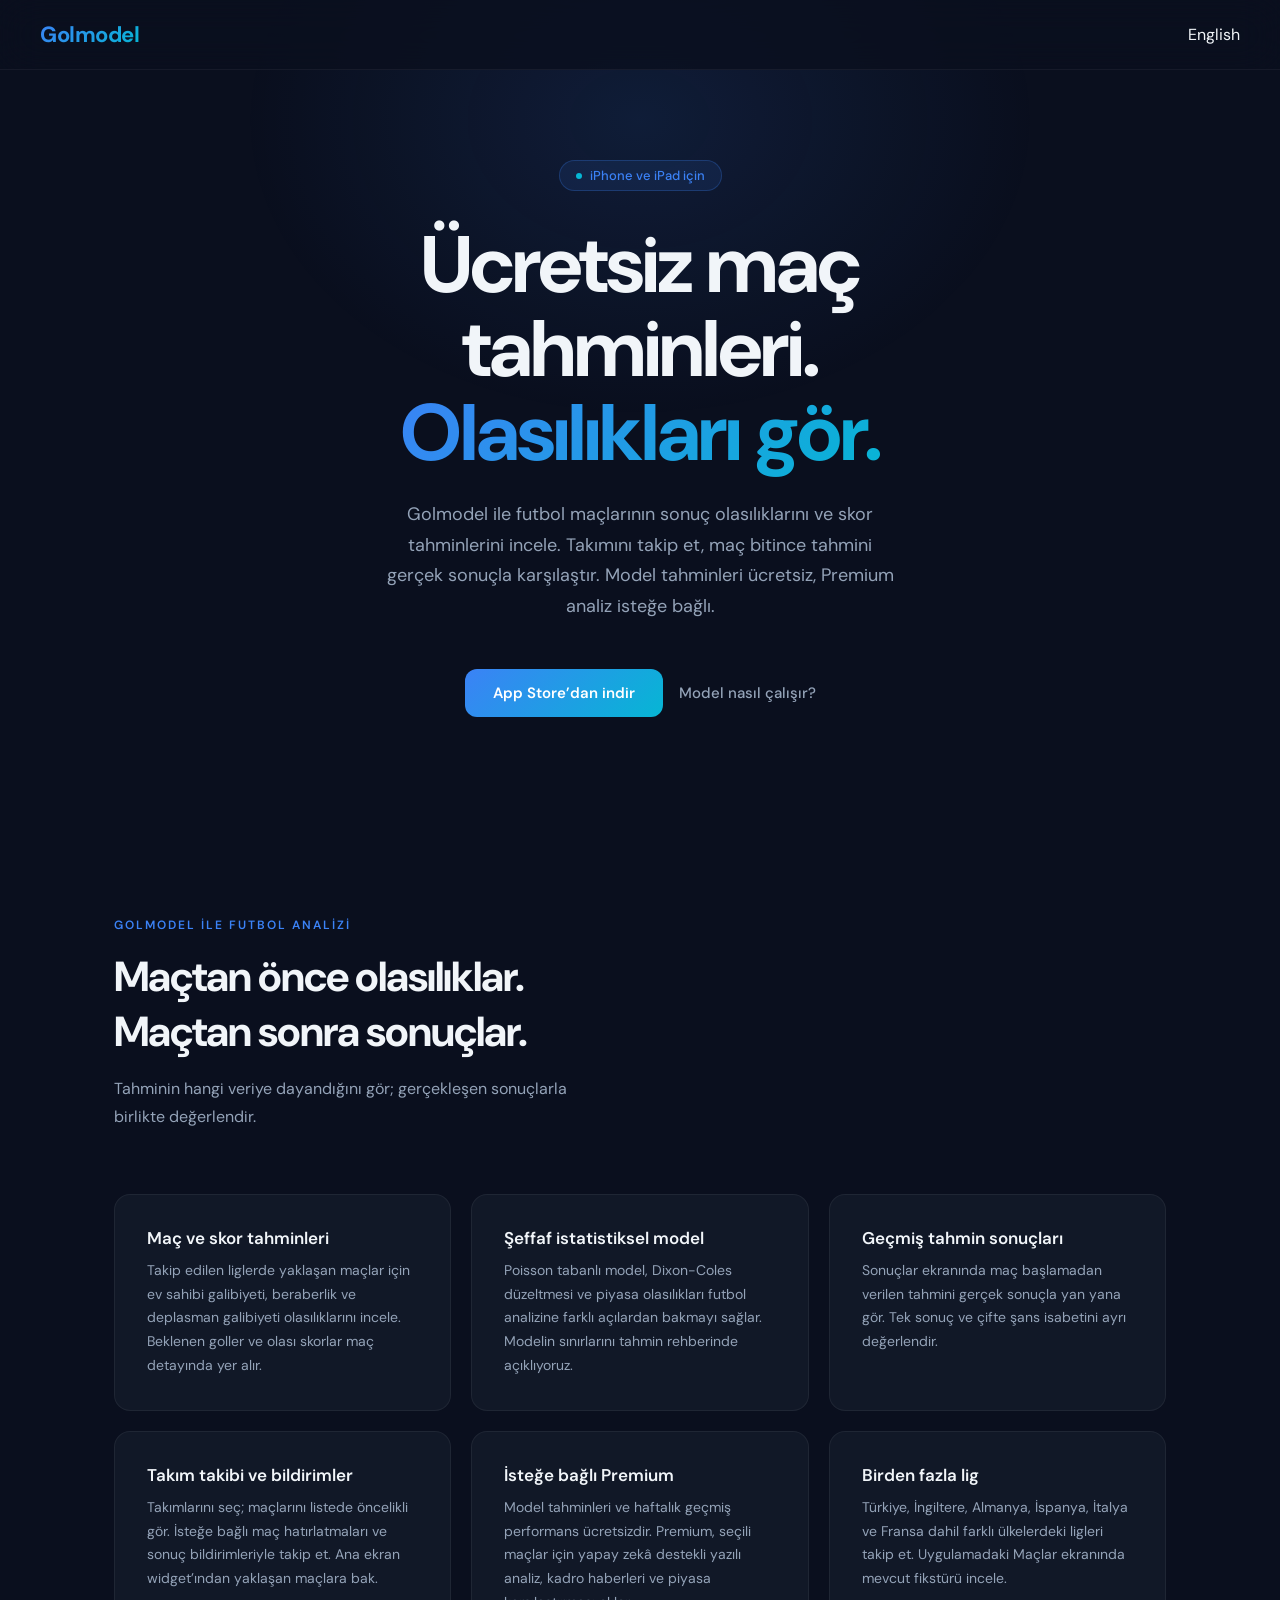
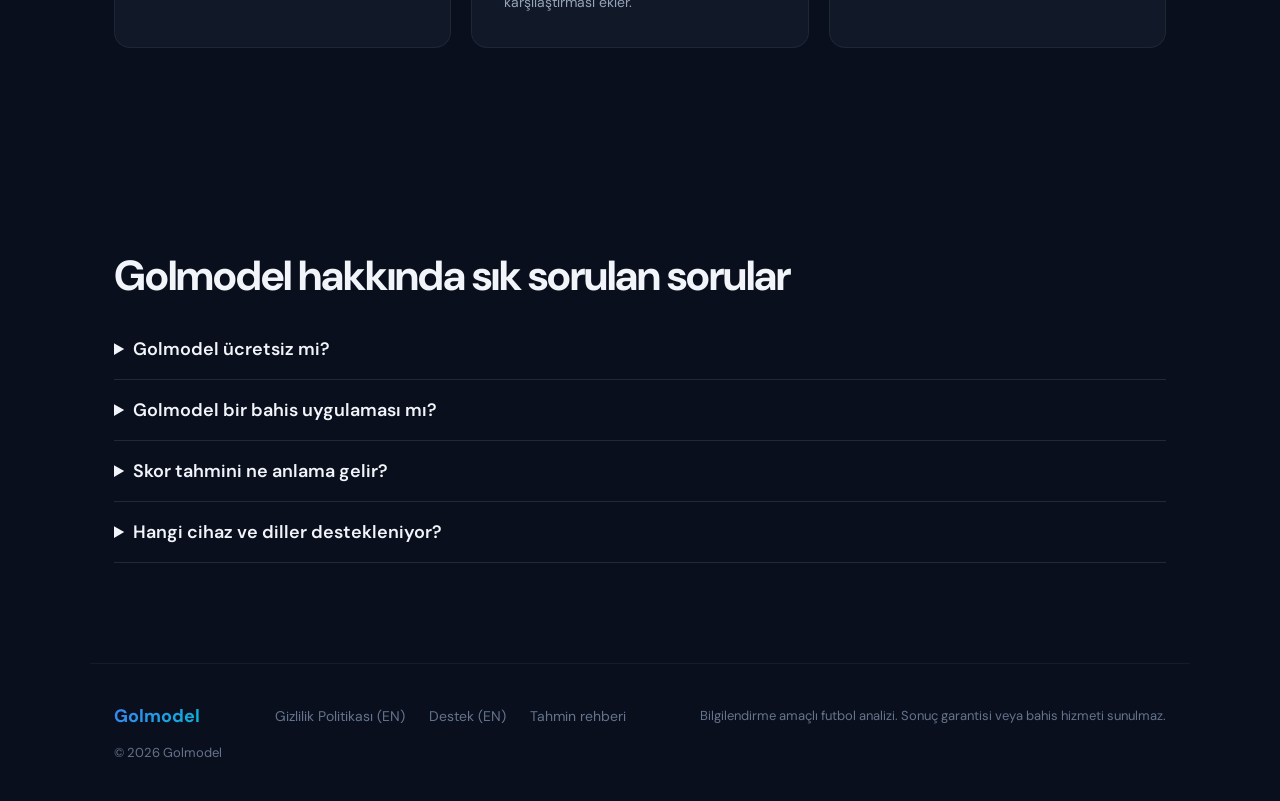
==== tr/index.html @ deaa2455 "Add Turkish pages and improve search discovery Co-Authored-By: Claude Opus 5.5 <noreply@anthropic.co" ====
<!DOCTYPE html>
<html lang="tr"><head>
  <meta charset="UTF-8"><meta name="viewport" content="width=device-width, initial-scale=1.0">
  <title>Golmodel: iPhone için Ücretsiz Maç ve Skor Tahmini</title>
  <meta name="description" content="Golmodel ile ücretsiz maç ve skor tahminlerini, kazanma olasılıklarını ve geçmiş sonuçları incele. Takımını iPhone ve iPad’de takip et.">
  <link rel="canonical" href="https://brksp.github.io/fureca-website/tr/">
  <meta name="robots" content="index,follow,max-image-preview:large">
  <meta name="apple-itunes-app" content="app-id=6762003027">
  <meta property="og:type" content="website">
  <meta property="og:site_name" content="Golmodel">
  <meta property="og:title" content="Golmodel: iPhone için Ücretsiz Maç ve Skor Tahmini">
  <meta property="og:description" content="Golmodel ile ücretsiz maç ve skor tahminlerini, kazanma olasılıklarını ve geçmiş sonuçları incele. Takımını iPhone ve iPad’de takip et.">
  <meta property="og:url" content="https://brksp.github.io/fureca-website/tr/">
  <meta property="og:locale" content="tr_TR">
  <meta name="twitter:card" content="summary">
  <meta name="twitter:title" content="Golmodel: iPhone için Ücretsiz Maç ve Skor Tahmini">
  <meta name="twitter:description" content="Golmodel ile ücretsiz maç ve skor tahminlerini, kazanma olasılıklarını ve geçmiş sonuçları incele. Takımını iPhone ve iPad’de takip et.">
  <link rel="alternate" hreflang="en" href="https://brksp.github.io/fureca-website/">
  <link rel="alternate" hreflang="tr" href="https://brksp.github.io/fureca-website/tr/">
  <link rel="alternate" hreflang="x-default" href="https://brksp.github.io/fureca-website/">
  <script type="application/ld+json">{"@context": "https://schema.org", "@type": "WebPage", "@id": "https://brksp.github.io/fureca-website/tr/#page", "url": "https://brksp.github.io/fureca-website/tr/", "name": "Golmodel: iPhone için Ücretsiz Maç ve Skor Tahmini", "description": "Golmodel ile ücretsiz maç ve skor tahminlerini, kazanma olasılıklarını ve geçmiş sonuçları incele. Takımını iPhone ve iPad’de takip et.", "inLanguage": "tr", "mainEntity": {"@type": "SoftwareApplication", "@id": "https://brksp.github.io/fureca-website/#app", "name": "Golmodel", "url": "https://brksp.github.io/fureca-website/", "applicationCategory": "SportsApplication", "operatingSystem": "iOS 17.0 or later; iPadOS 17.0 or later", "inLanguage": ["en", "tr"], "downloadUrl": "https://apps.apple.com/app/id6762003027", "sameAs": ["https://apps.apple.com/app/id6762003027"], "offers": {"@type": "Offer", "price": "0", "priceCurrency": "USD", "description": "Free download and model predictions; optional in-app purchases."}}}</script>

  <link rel="preconnect" href="https://fonts.googleapis.com">
  <link href="https://fonts.googleapis.com/css2?family=DM+Sans:wght@400;500;600;700&amp;family=DM+Mono:wght@400;500&amp;display=swap" rel="stylesheet">
  <link rel="stylesheet" href="../assets/site.css">
</head><body>
<nav><a href="./" class="nav-logo">Golmodel</a><a class="language-link" href="https://brksp.github.io/fureca-website/" lang="en">English</a></nav>
<main><section class="hero"><div class="hero-badge">iPhone ve iPad için</div><h1>Ücretsiz maç tahminleri.<br><span>Olasılıkları gör.</span></h1><p class="hero-sub">Golmodel ile futbol maçlarının sonuç olasılıklarını ve skor tahminlerini incele. Takımını takip et, maç bitince tahmini gerçek sonuçla karşılaştır. Model tahminleri ücretsiz, Premium analiz isteğe bağlı.</p><div class="cta-group"><a class="btn-primary" href="https://apps.apple.com/tr/app/id6762003027?l=tr">App Store’dan indir</a><a class="btn-secondary" href="model-nasil-calisir.html">Model nasıl çalışır?</a></div></section>
<section class="section" id="features"><div class="section-label">Golmodel ile futbol analizi</div><h2 class="section-title">Maçtan önce olasılıklar.<br>Maçtan sonra sonuçlar.</h2><p class="section-sub">Tahminin hangi veriye dayandığını gör; gerçekleşen sonuçlarla birlikte değerlendir.</p><div class="features-grid"><article class="feature-card"><h3 class="feature-title">Maç ve skor tahminleri</h3><p class="feature-desc">Takip edilen liglerde yaklaşan maçlar için ev sahibi galibiyeti, beraberlik ve deplasman galibiyeti olasılıklarını incele. Beklenen goller ve olası skorlar maç detayında yer alır.</p></article><article class="feature-card"><h3 class="feature-title">Şeffaf istatistiksel model</h3><p class="feature-desc">Poisson tabanlı model, Dixon-Coles düzeltmesi ve piyasa olasılıkları futbol analizine farklı açılardan bakmayı sağlar. Modelin sınırlarını tahmin rehberinde açıklıyoruz.</p></article><article class="feature-card"><h3 class="feature-title">Geçmiş tahmin sonuçları</h3><p class="feature-desc">Sonuçlar ekranında maç başlamadan verilen tahmini gerçek sonuçla yan yana gör. Tek sonuç ve çifte şans isabetini ayrı değerlendir.</p></article><article class="feature-card"><h3 class="feature-title">Takım takibi ve bildirimler</h3><p class="feature-desc">Takımlarını seç; maçlarını listede öncelikli gör. İsteğe bağlı maç hatırlatmaları ve sonuç bildirimleriyle takip et. Ana ekran widget’ından yaklaşan maçlara bak.</p></article><article class="feature-card"><h3 class="feature-title">İsteğe bağlı Premium</h3><p class="feature-desc">Model tahminleri ve haftalık geçmiş performans ücretsizdir. Premium, seçili maçlar için yapay zekâ destekli yazılı analiz, kadro haberleri ve piyasa karşılaştırması ekler.</p></article><article class="feature-card"><h3 class="feature-title">Birden fazla lig</h3><p class="feature-desc">Türkiye, İngiltere, Almanya, İspanya, İtalya ve Fransa dahil farklı ülkelerdeki ligleri takip et. Uygulamadaki Maçlar ekranında mevcut fikstürü incele.</p></article></div></section><section class="section faq" id="faq"><h2 class="section-title">Golmodel hakkında sık sorulan sorular</h2><details><summary>Golmodel ücretsiz mi?</summary><p>İstatistiksel model tahminleri ve haftalık geçmiş performans ücretsizdir. İsteğe bağlı Premium, seçili maçlara yapay zekâ destekli analiz ve ek bilgiler sunar.</p></details><details><summary>Golmodel bir bahis uygulaması mı?</summary><p>Golmodel bir futbol analiz uygulamasıdır. Bahis kabul etmez ve gerçek parayla bahis hizmeti sunmaz. Tahminler bilgilendirme amaçlıdır; sonuç garantisi değildir.</p></details><details><summary>Skor tahmini ne anlama gelir?</summary><p>Olasılık modelinin önerdiği mümkün skorlardan biridir. En olası skorun gerçekleşme ihtimali bile düşük olabilir; farklı sonuçlar mümkündür.</p></details><details><summary>Hangi cihaz ve diller destekleniyor?</summary><p>App Store uygulaması iOS veya iPadOS 17 ve üzeri iPhone ve iPad cihazlarını destekler. Uygulama Türkçe ve İngilizce kullanılabilir.</p></details></section></main>
<footer><a href="./" class="footer-logo">Golmodel</a><ul class="footer-links"><li><a href="../privacy.html">Gizlilik Politikası (EN)</a></li><li><a href="../support.html">Destek (EN)</a></li><li><a href="model-nasil-calisir.html">Tahmin rehberi</a></li></ul><p class="footer-copy">Bilgilendirme amaçlı futbol analizi. Sonuç garantisi veya bahis hizmeti sunulmaz.</p><p class="footer-copy">© 2026 Golmodel</p></footer>
</body></html>
---- assets/site.css ----
:root {
      --bg: #0a0f1e;
      --card: #111827;
      --card2: #1e293b;
      --accent: #3b82f6;
      --cyan: #06b6d4;
      --muted: #64748b;
      --text: #f1f5f9;
      --text2: #94a3b8;
    }

    * { margin: 0; padding: 0; box-sizing: border-box; }

    body {
      font-family: 'DM Sans', sans-serif;
      background: var(--bg);
      color: var(--text);
      min-height: 100vh;
      overflow-x: hidden;
    }

    /* Background glow */
    body::before {
      content: '';
      position: fixed;
      top: -20%;
      left: 50%;
      transform: translateX(-50%);
      width: 800px;
      height: 600px;
      background: radial-gradient(ellipse, rgba(59,130,246,0.12) 0%, transparent 70%);
      pointer-events: none;
      z-index: 0;
    }

    nav {
      position: fixed;
      top: 0; left: 0; right: 0;
      z-index: 100;
      display: flex;
      align-items: center;
      justify-content: space-between;
      padding: 20px 40px;
      background: rgba(10,15,30,0.8);
      backdrop-filter: blur(20px);
      border-bottom: 1px solid rgba(255,255,255,0.05);
    }

    .nav-logo {
      font-size: 22px;
      font-weight: 700;
      background: linear-gradient(135deg, var(--accent), var(--cyan));
      -webkit-background-clip: text;
      -webkit-text-fill-color: transparent;
      letter-spacing: -0.5px;
    }

    .nav-links {
      display: flex;
      gap: 32px;
      list-style: none;
    }

    .nav-links a {
      color: var(--text2);
      text-decoration: none;
      font-size: 14px;
      font-weight: 500;
      transition: color 0.2s;
    }

    .nav-links a:hover { color: var(--text); }

    /* Hero */
    .hero {
      position: relative;
      z-index: 1;
      display: flex;
      flex-direction: column;
      align-items: center;
      text-align: center;
      padding: 160px 24px 100px;
    }

    .hero-badge {
      display: inline-flex;
      align-items: center;
      gap: 8px;
      background: rgba(59,130,246,0.1);
      border: 1px solid rgba(59,130,246,0.25);
      border-radius: 999px;
      padding: 6px 16px;
      font-size: 13px;
      font-weight: 500;
      color: var(--accent);
      margin-bottom: 32px;
    }

    .hero-badge::before {
      content: '';
      width: 6px;
      height: 6px;
      border-radius: 50%;
      background: var(--cyan);
      animation: pulse 2s infinite;
    }

    @keyframes pulse {
      0%, 100% { opacity: 1; transform: scale(1); }
      50% { opacity: 0.5; transform: scale(0.8); }
    }

    h1 {
      font-size: clamp(42px, 7vw, 80px);
      font-weight: 700;
      line-height: 1.05;
      letter-spacing: -2px;
      margin-bottom: 24px;
      max-width: 800px;
    }

    h1 span {
      background: linear-gradient(135deg, var(--accent) 0%, var(--cyan) 100%);
      -webkit-background-clip: text;
      -webkit-text-fill-color: transparent;
    }

    .hero-sub {
      font-size: 18px;
      color: var(--text2);
      max-width: 520px;
      line-height: 1.7;
      margin-bottom: 48px;
      font-weight: 400;
    }

    .cta-group {
      display: flex;
      gap: 16px;
      align-items: center;
      flex-wrap: wrap;
      justify-content: center;
    }

    .btn-primary {
      display: inline-flex;
      align-items: center;
      gap: 8px;
      background: linear-gradient(135deg, var(--accent), var(--cyan));
      color: white;
      text-decoration: none;
      padding: 14px 28px;
      border-radius: 12px;
      font-weight: 600;
      font-size: 15px;
      transition: opacity 0.2s, transform 0.2s;
    }

    .btn-primary:hover { opacity: 0.9; transform: translateY(-1px); }

    .btn-secondary {
      color: var(--text2);
      text-decoration: none;
      font-size: 15px;
      font-weight: 500;
      transition: color 0.2s;
    }

    .btn-secondary:hover { color: var(--text); }

    /* Stats bar */
    .stats-bar {
      position: relative;
      z-index: 1;
      display: flex;
      justify-content: center;
      gap: 64px;
      padding: 48px 24px;
      border-top: 1px solid rgba(255,255,255,0.05);
      border-bottom: 1px solid rgba(255,255,255,0.05);
      flex-wrap: wrap;
    }

    .stat {
      text-align: center;
    }

    .stat-value {
      font-size: 36px;
      font-weight: 700;
      background: linear-gradient(135deg, var(--accent), var(--cyan));
      -webkit-background-clip: text;
      -webkit-text-fill-color: transparent;
      font-family: 'DM Mono', monospace;
    }

    .stat-label {
      font-size: 13px;
      color: var(--muted);
      margin-top: 4px;
      text-transform: uppercase;
      letter-spacing: 0.5px;
    }

    /* Features */
    .section {
      position: relative;
      z-index: 1;
      max-width: 1100px;
      margin: 0 auto;
      padding: 100px 24px;
    }

    .section-label {
      font-size: 12px;
      font-weight: 600;
      color: var(--accent);
      text-transform: uppercase;
      letter-spacing: 2px;
      margin-bottom: 16px;
    }

    .section-title {
      font-size: clamp(28px, 4vw, 42px);
      font-weight: 700;
      letter-spacing: -1px;
      margin-bottom: 16px;
    }

    .section-sub {
      font-size: 16px;
      color: var(--text2);
      max-width: 480px;
      line-height: 1.7;
      margin-bottom: 64px;
    }

    .features-grid {
      display: grid;
      grid-template-columns: repeat(auto-fit, minmax(300px, 1fr));
      gap: 20px;
    }

    .feature-card {
      background: var(--card);
      border: 1px solid rgba(255,255,255,0.06);
      border-radius: 16px;
      padding: 32px;
      transition: border-color 0.2s, transform 0.2s;
    }

    .feature-card:hover {
      border-color: rgba(59,130,246,0.3);
      transform: translateY(-2px);
    }

    .feature-icon {
      width: 44px;
      height: 44px;
      border-radius: 10px;
      background: linear-gradient(135deg, rgba(59,130,246,0.2), rgba(6,182,212,0.2));
      display: flex;
      align-items: center;
      justify-content: center;
      font-size: 20px;
      margin-bottom: 20px;
    }

    .feature-title {
      font-size: 17px;
      font-weight: 600;
      margin-bottom: 10px;
    }

    .feature-desc {
      font-size: 14px;
      color: var(--text2);
      line-height: 1.7;
    }

    /* How it works */
    .steps {
      display: grid;
      grid-template-columns: repeat(auto-fit, minmax(220px, 1fr));
      gap: 32px;
    }

    .step {
      display: flex;
      flex-direction: column;
      gap: 12px;
    }

    .step-num {
      font-family: 'DM Mono', monospace;
      font-size: 13px;
      color: var(--accent);
      font-weight: 500;
    }

    .step-title {
      font-size: 18px;
      font-weight: 600;
    }

    .step-desc {
      font-size: 14px;
      color: var(--text2);
      line-height: 1.7;
    }

    /* Footer */
    footer {
      position: relative;
      z-index: 1;
      border-top: 1px solid rgba(255,255,255,0.05);
      padding: 40px 24px;
      display: flex;
      align-items: center;
      justify-content: space-between;
      max-width: 1100px;
      margin: 0 auto;
      flex-wrap: wrap;
      gap: 16px;
    }

    .footer-logo {
      font-size: 18px;
      font-weight: 700;
      background: linear-gradient(135deg, var(--accent), var(--cyan));
      -webkit-background-clip: text;
      -webkit-text-fill-color: transparent;
    }

    .footer-links {
      display: flex;
      gap: 24px;
      list-style: none;
    }

    .footer-links a {
      color: var(--muted);
      text-decoration: none;
      font-size: 14px;
      transition: color 0.2s;
    }

    .footer-links a:hover { color: var(--text); }

    .footer-copy {
      color: var(--muted);
      font-size: 13px;
    }

    @media (max-width: 600px) {
      nav { padding: 16px 20px; }
      .nav-links { display: none; }
      .stats-bar { gap: 32px; }
      footer { flex-direction: column; text-align: center; }
    }

    html { scroll-padding-top: 100px; }
    .language-link { color: var(--text); text-decoration: none; margin-left: 18px; white-space: nowrap; }
    .nav-logo { text-decoration: none; }
    .section a, .article a { color: #60a5fa; }
    .article { max-width: 800px; margin: 0 auto; padding: 140px 24px 72px; position: relative; }
    .article h1 { font-size: clamp(30px, 5vw, 48px); line-height: 1.15; margin-bottom: 24px; }
    .article h2 { font-size: 24px; margin: 36px 0 14px; }
    .article p, .article li { color: var(--text2); line-height: 1.8; margin-bottom: 16px; }
    .article ul { padding-left: 22px; }
    .article .btn-primary, .section .btn-primary { color: white; }
    .faq details { border-bottom: 1px solid var(--card2); padding: 18px 0; }
    .faq summary { cursor: pointer; font-size: 18px; font-weight: 600; }
    .faq p { color: var(--text2); line-height: 1.8; padding-top: 12px; }
    .snapshot-note { max-width: 800px; margin: 20px auto 0; padding: 0 24px; color: var(--text2); line-height: 1.7; font-size: 14px; text-align: center; }
    :focus-visible { outline: 3px solid #06b6d4; outline-offset: 5px; }
    @media (max-width: 600px) { .features-grid { grid-template-columns: minmax(0, 1fr); } .footer-links { flex-wrap: wrap; justify-content: center; } }
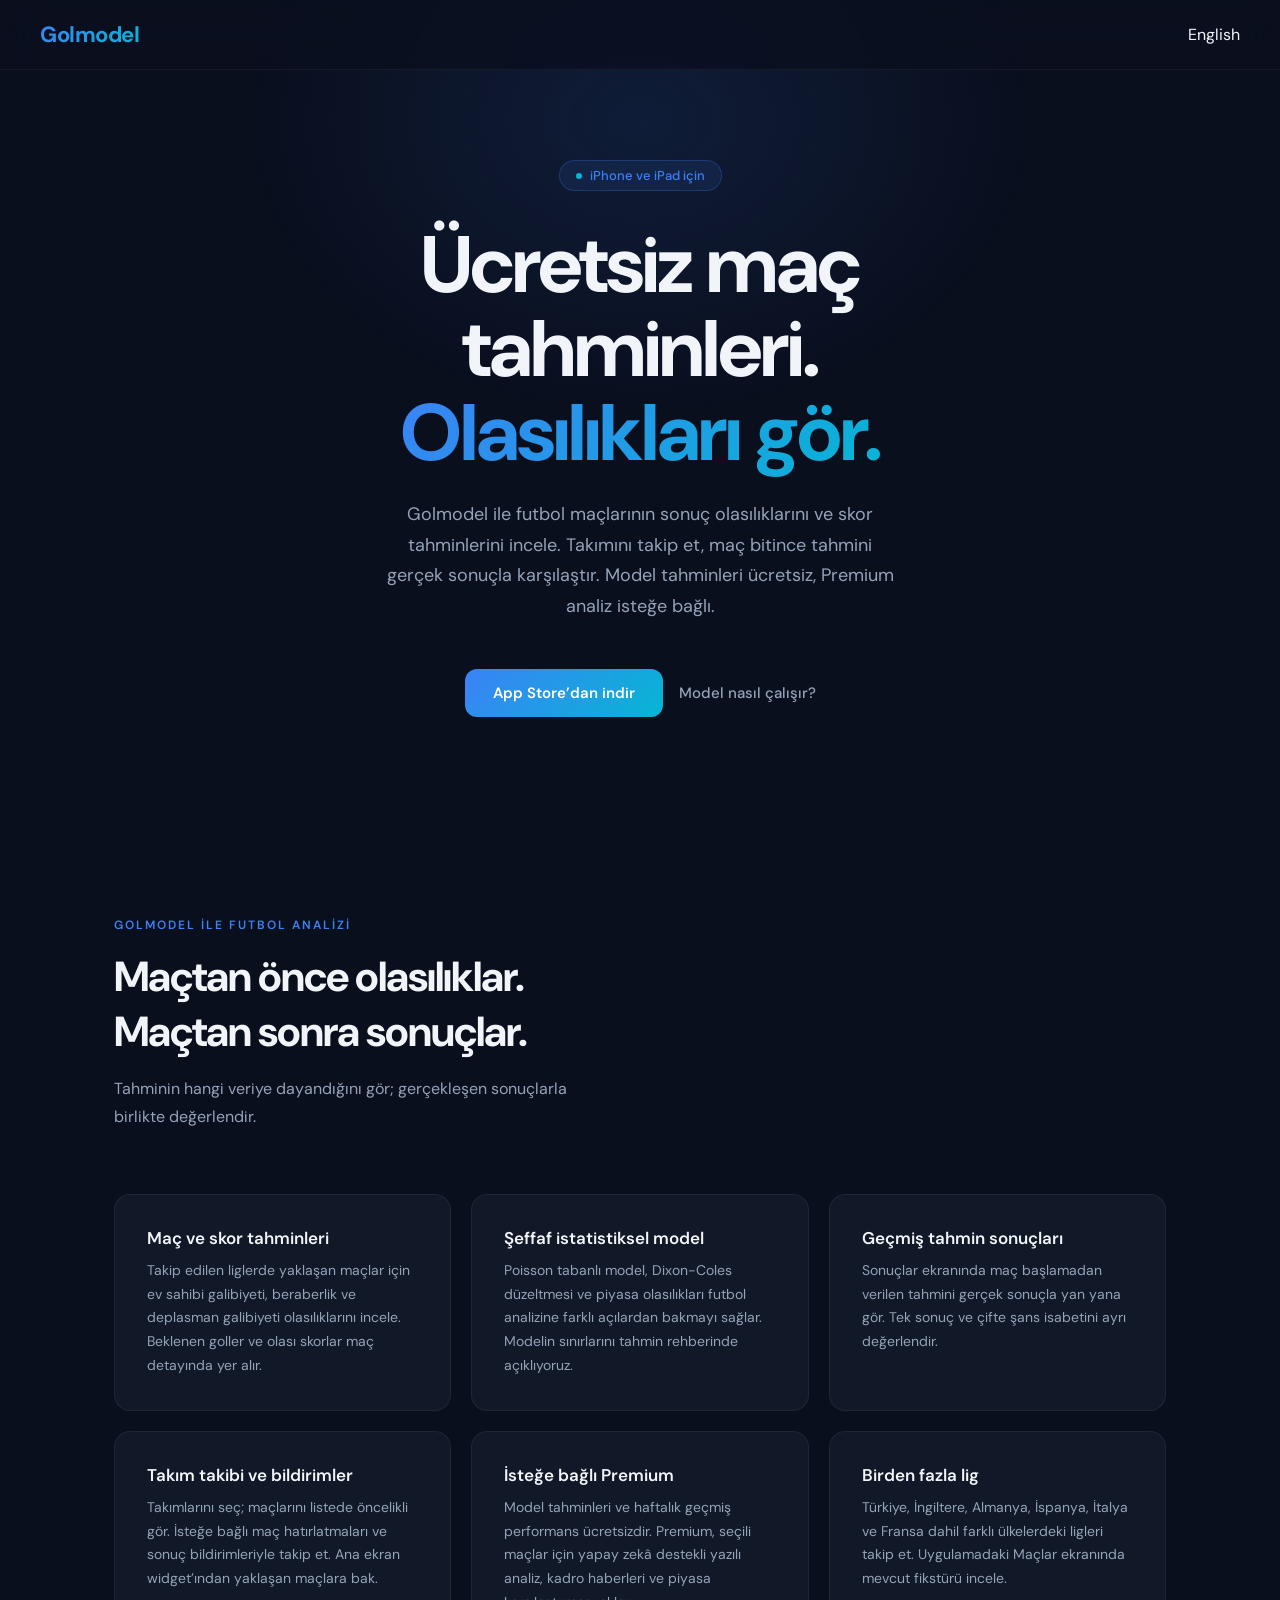
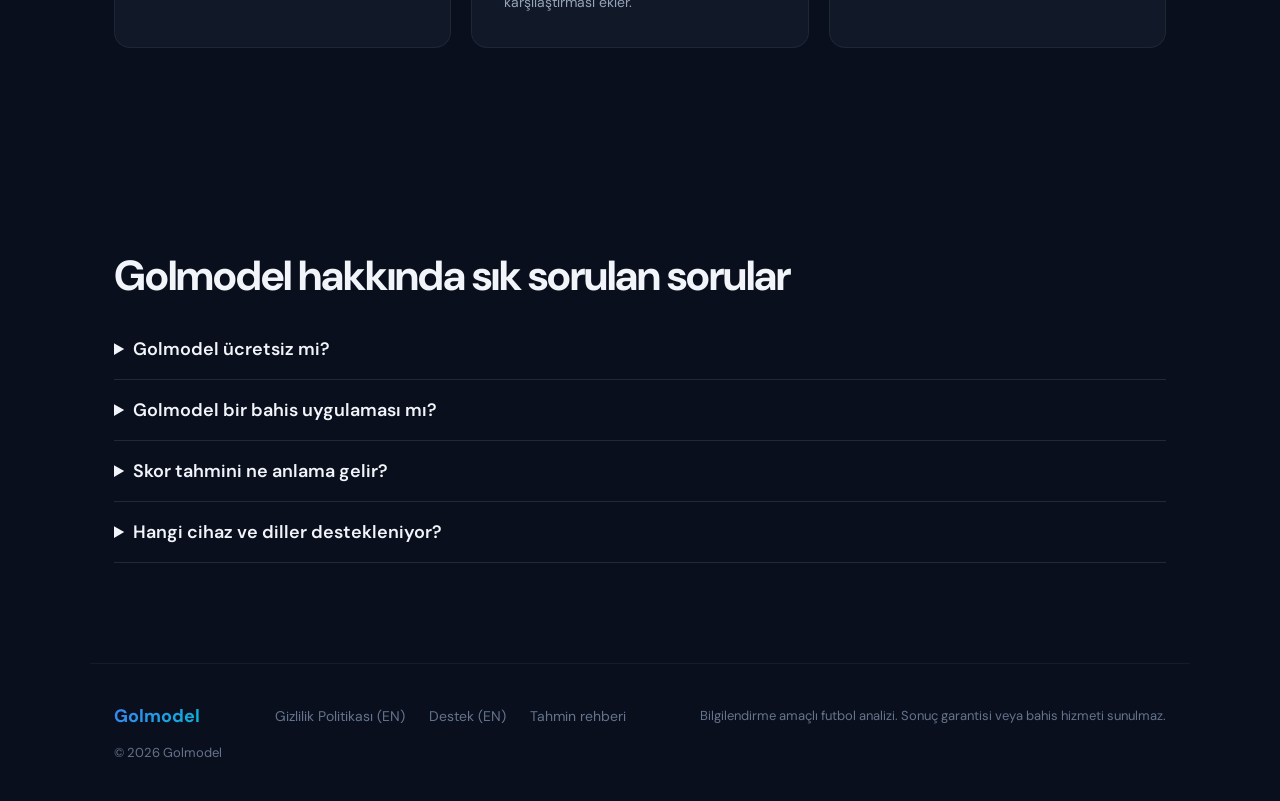
==== commit 00c2ac50: "Attribute App Store downloads to the website campaign Co-Authored-By: Claude Opus 5.5 <noreply@anthr" ====
--- a/tr/index.html
+++ b/tr/index.html
@@ -5,7 +5,7 @@
   <meta name="description" content="Golmodel ile ücretsiz maç ve skor tahminlerini, kazanma olasılıklarını ve geçmiş sonuçları incele. Takımını iPhone ve iPad’de takip et.">
   <link rel="canonical" href="https://brksp.github.io/fureca-website/tr/">
   <meta name="robots" content="index,follow,max-image-preview:large">
-  <meta name="apple-itunes-app" content="app-id=6762003027">
+  <meta name="apple-itunes-app" content="app-id=6762003027, affiliate-data=pt=119049197&amp;ct=website">
   <meta property="og:type" content="website">
   <meta property="og:site_name" content="Golmodel">
   <meta property="og:title" content="Golmodel: iPhone için Ücretsiz Maç ve Skor Tahmini">
@@ -25,7 +25,7 @@
   <link rel="stylesheet" href="../assets/site.css">
 </head><body>
 <nav><a href="./" class="nav-logo">Golmodel</a><a class="language-link" href="https://brksp.github.io/fureca-website/" lang="en">English</a></nav>
-<main><section class="hero"><div class="hero-badge">iPhone ve iPad için</div><h1>Ücretsiz maç tahminleri.<br><span>Olasılıkları gör.</span></h1><p class="hero-sub">Golmodel ile futbol maçlarının sonuç olasılıklarını ve skor tahminlerini incele. Takımını takip et, maç bitince tahmini gerçek sonuçla karşılaştır. Model tahminleri ücretsiz, Premium analiz isteğe bağlı.</p><div class="cta-group"><a class="btn-primary" href="https://apps.apple.com/tr/app/id6762003027?l=tr">App Store’dan indir</a><a class="btn-secondary" href="model-nasil-calisir.html">Model nasıl çalışır?</a></div></section>
+<main><section class="hero"><div class="hero-badge">iPhone ve iPad için</div><h1>Ücretsiz maç tahminleri.<br><span>Olasılıkları gör.</span></h1><p class="hero-sub">Golmodel ile futbol maçlarının sonuç olasılıklarını ve skor tahminlerini incele. Takımını takip et, maç bitince tahmini gerçek sonuçla karşılaştır. Model tahminleri ücretsiz, Premium analiz isteğe bağlı.</p><div class="cta-group"><a class="btn-primary" href="https://apps.apple.com/tr/app/id6762003027?l=tr&amp;pt=119049197&amp;ct=website&amp;mt=8">App Store’dan indir</a><a class="btn-secondary" href="model-nasil-calisir.html">Model nasıl çalışır?</a></div></section>
 <section class="section" id="features"><div class="section-label">Golmodel ile futbol analizi</div><h2 class="section-title">Maçtan önce olasılıklar.<br>Maçtan sonra sonuçlar.</h2><p class="section-sub">Tahminin hangi veriye dayandığını gör; gerçekleşen sonuçlarla birlikte değerlendir.</p><div class="features-grid"><article class="feature-card"><h3 class="feature-title">Maç ve skor tahminleri</h3><p class="feature-desc">Takip edilen liglerde yaklaşan maçlar için ev sahibi galibiyeti, beraberlik ve deplasman galibiyeti olasılıklarını incele. Beklenen goller ve olası skorlar maç detayında yer alır.</p></article><article class="feature-card"><h3 class="feature-title">Şeffaf istatistiksel model</h3><p class="feature-desc">Poisson tabanlı model, Dixon-Coles düzeltmesi ve piyasa olasılıkları futbol analizine farklı açılardan bakmayı sağlar. Modelin sınırlarını tahmin rehberinde açıklıyoruz.</p></article><article class="feature-card"><h3 class="feature-title">Geçmiş tahmin sonuçları</h3><p class="feature-desc">Sonuçlar ekranında maç başlamadan verilen tahmini gerçek sonuçla yan yana gör. Tek sonuç ve çifte şans isabetini ayrı değerlendir.</p></article><article class="feature-card"><h3 class="feature-title">Takım takibi ve bildirimler</h3><p class="feature-desc">Takımlarını seç; maçlarını listede öncelikli gör. İsteğe bağlı maç hatırlatmaları ve sonuç bildirimleriyle takip et. Ana ekran widget’ından yaklaşan maçlara bak.</p></article><article class="feature-card"><h3 class="feature-title">İsteğe bağlı Premium</h3><p class="feature-desc">Model tahminleri ve haftalık geçmiş performans ücretsizdir. Premium, seçili maçlar için yapay zekâ destekli yazılı analiz, kadro haberleri ve piyasa karşılaştırması ekler.</p></article><article class="feature-card"><h3 class="feature-title">Birden fazla lig</h3><p class="feature-desc">Türkiye, İngiltere, Almanya, İspanya, İtalya ve Fransa dahil farklı ülkelerdeki ligleri takip et. Uygulamadaki Maçlar ekranında mevcut fikstürü incele.</p></article></div></section><section class="section faq" id="faq"><h2 class="section-title">Golmodel hakkında sık sorulan sorular</h2><details><summary>Golmodel ücretsiz mi?</summary><p>İstatistiksel model tahminleri ve haftalık geçmiş performans ücretsizdir. İsteğe bağlı Premium, seçili maçlara yapay zekâ destekli analiz ve ek bilgiler sunar.</p></details><details><summary>Golmodel bir bahis uygulaması mı?</summary><p>Golmodel bir futbol analiz uygulamasıdır. Bahis kabul etmez ve gerçek parayla bahis hizmeti sunmaz. Tahminler bilgilendirme amaçlıdır; sonuç garantisi değildir.</p></details><details><summary>Skor tahmini ne anlama gelir?</summary><p>Olasılık modelinin önerdiği mümkün skorlardan biridir. En olası skorun gerçekleşme ihtimali bile düşük olabilir; farklı sonuçlar mümkündür.</p></details><details><summary>Hangi cihaz ve diller destekleniyor?</summary><p>App Store uygulaması iOS veya iPadOS 17 ve üzeri iPhone ve iPad cihazlarını destekler. Uygulama Türkçe ve İngilizce kullanılabilir.</p></details></section></main>
 <footer><a href="./" class="footer-logo">Golmodel</a><ul class="footer-links"><li><a href="../privacy.html">Gizlilik Politikası (EN)</a></li><li><a href="../support.html">Destek (EN)</a></li><li><a href="model-nasil-calisir.html">Tahmin rehberi</a></li></ul><p class="footer-copy">Bilgilendirme amaçlı futbol analizi. Sonuç garantisi veya bahis hizmeti sunulmaz.</p><p class="footer-copy">© 2026 Golmodel</p></footer>
 </body></html>
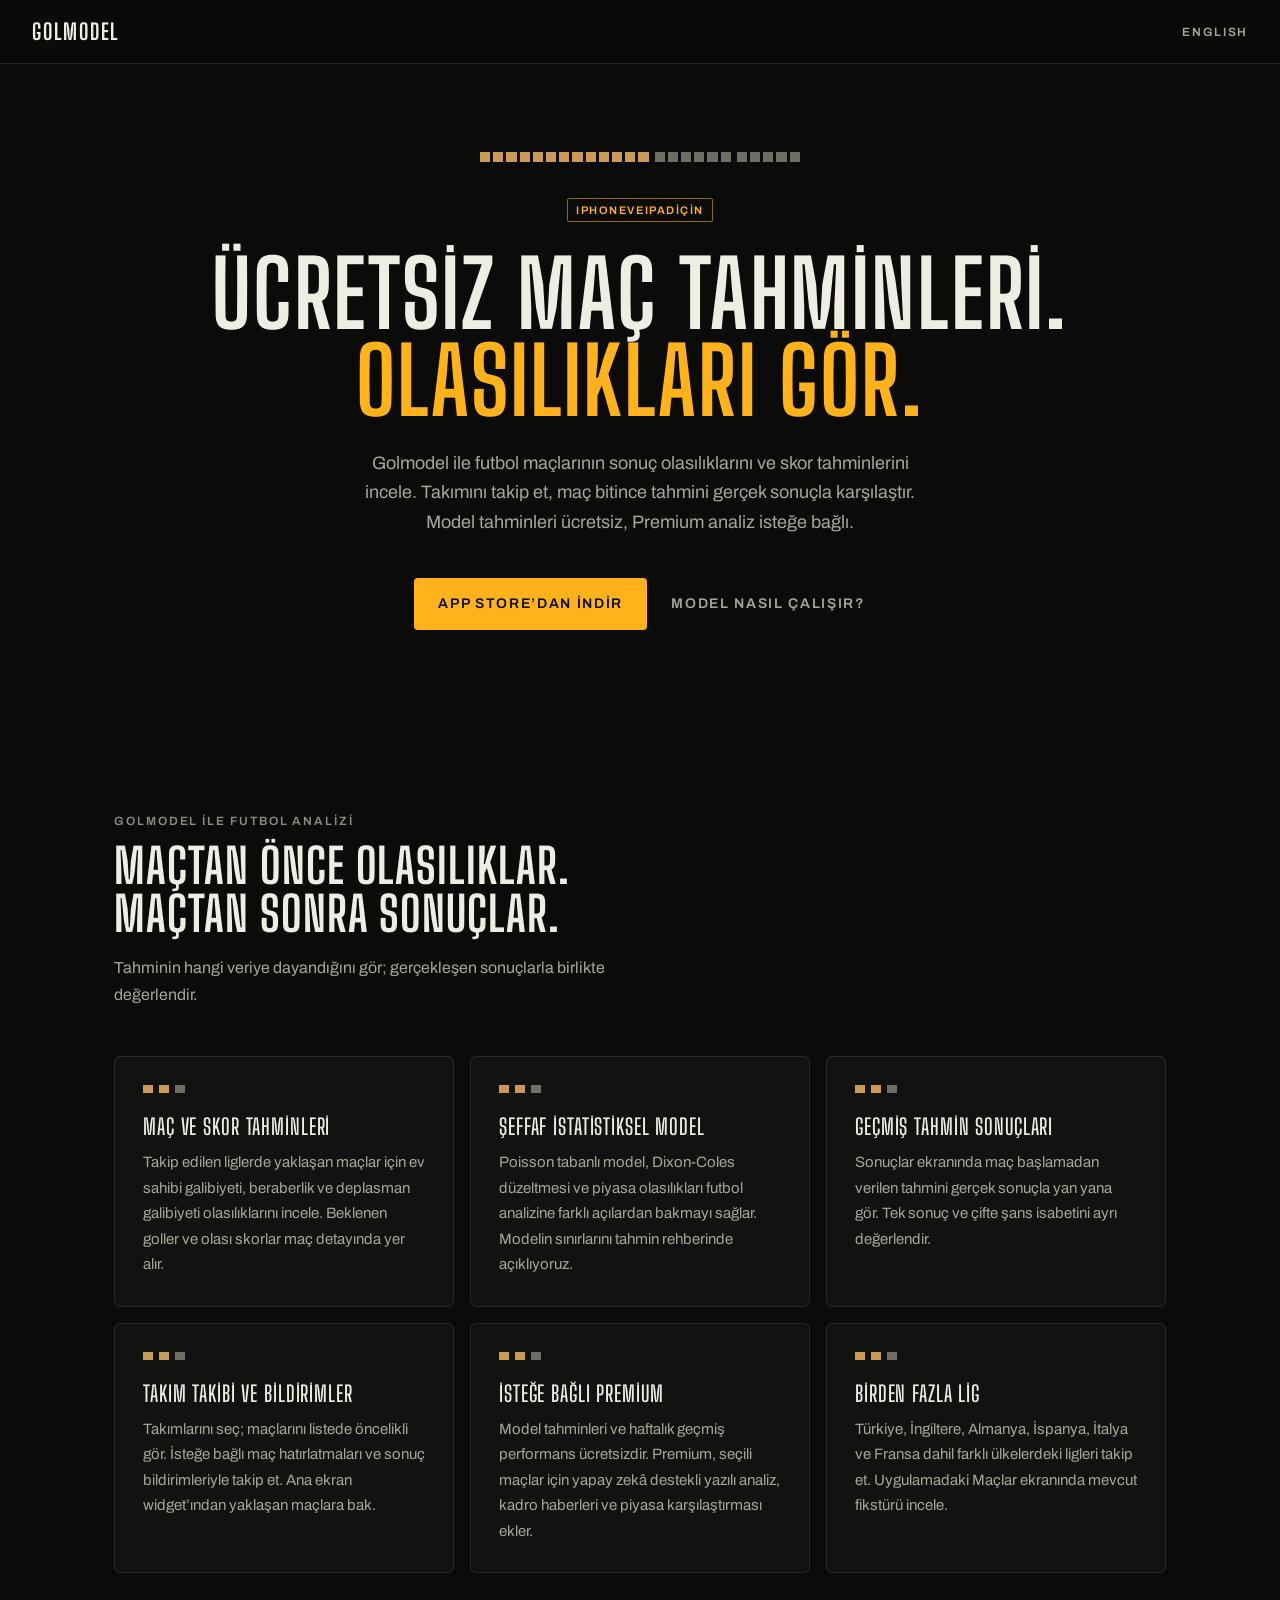
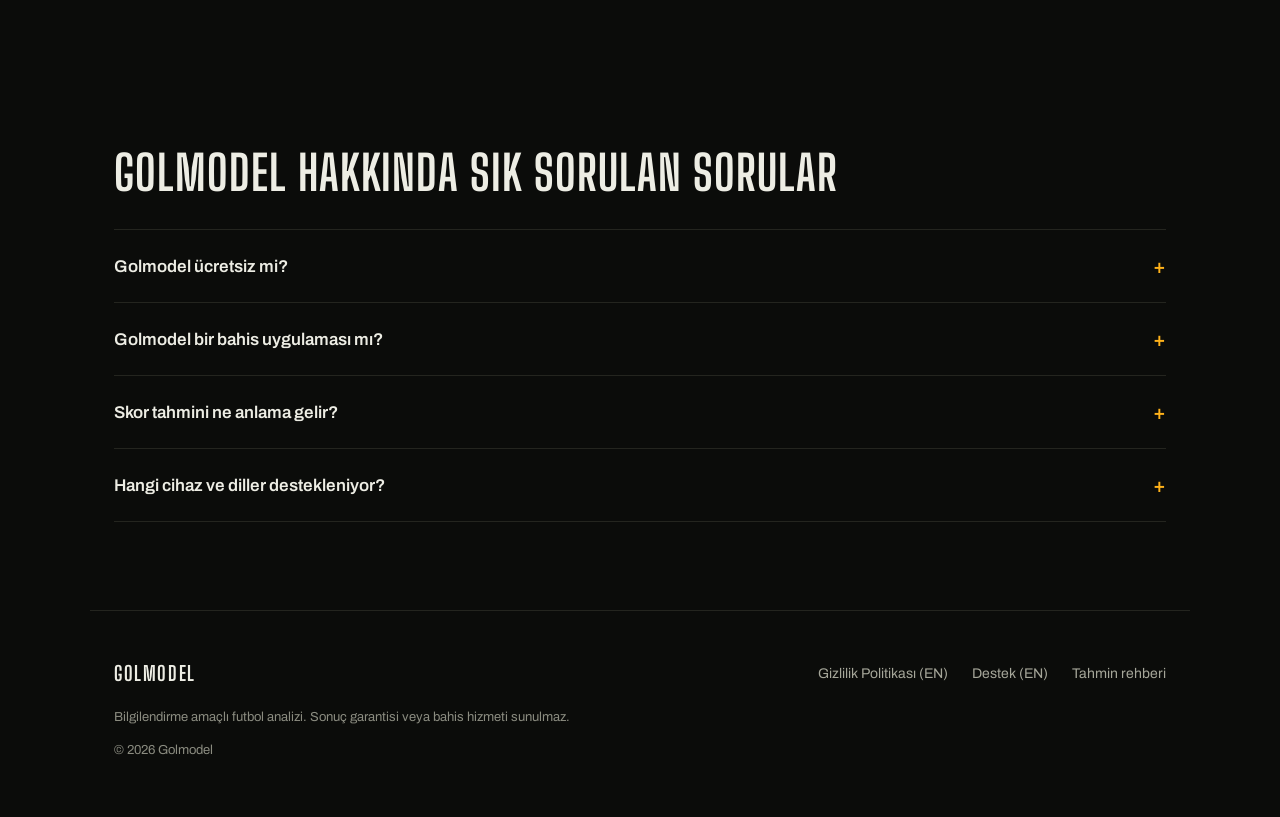
==== commit 7ab9971f: "Restyle the site on the app's Skorbord board and correct what it says The app went dark-only on its " ====
--- a/tr/index.html
+++ b/tr/index.html
@@ -21,11 +21,11 @@
   <script type="application/ld+json">{"@context": "https://schema.org", "@type": "WebPage", "@id": "https://brksp.github.io/fureca-website/tr/#page", "url": "https://brksp.github.io/fureca-website/tr/", "name": "Golmodel: iPhone için Ücretsiz Maç ve Skor Tahmini", "description": "Golmodel ile ücretsiz maç ve skor tahminlerini, kazanma olasılıklarını ve geçmiş sonuçları incele. Takımını iPhone ve iPad’de takip et.", "inLanguage": "tr", "mainEntity": {"@type": "SoftwareApplication", "@id": "https://brksp.github.io/fureca-website/#app", "name": "Golmodel", "url": "https://brksp.github.io/fureca-website/", "applicationCategory": "SportsApplication", "operatingSystem": "iOS 17.0 or later; iPadOS 17.0 or later", "inLanguage": ["en", "tr"], "downloadUrl": "https://apps.apple.com/app/id6762003027", "sameAs": ["https://apps.apple.com/app/id6762003027"], "offers": {"@type": "Offer", "price": "0", "priceCurrency": "USD", "description": "Free download and model predictions; optional in-app purchases."}}}</script>
 
   <link rel="preconnect" href="https://fonts.googleapis.com">
-  <link href="https://fonts.googleapis.com/css2?family=DM+Sans:wght@400;500;600;700&amp;family=DM+Mono:wght@400;500&amp;display=swap" rel="stylesheet">
+  <link href="https://fonts.googleapis.com/css2?family=Archivo:wght@400;500;600&amp;family=Big+Shoulders+Display:wght@600;700&amp;family=Doto:wght@700&amp;display=swap" rel="stylesheet">
   <link rel="stylesheet" href="../assets/site.css">
 </head><body>
 <nav><a href="./" class="nav-logo">Golmodel</a><a class="language-link" href="https://brksp.github.io/fureca-website/" lang="en">English</a></nav>
-<main><section class="hero"><div class="hero-badge">iPhone ve iPad için</div><h1>Ücretsiz maç tahminleri.<br><span>Olasılıkları gör.</span></h1><p class="hero-sub">Golmodel ile futbol maçlarının sonuç olasılıklarını ve skor tahminlerini incele. Takımını takip et, maç bitince tahmini gerçek sonuçla karşılaştır. Model tahminleri ücretsiz, Premium analiz isteğe bağlı.</p><div class="cta-group"><a class="btn-primary" href="https://apps.apple.com/tr/app/id6762003027?l=tr&amp;pt=119049197&amp;ct=website&amp;mt=8">App Store’dan indir</a><a class="btn-secondary" href="model-nasil-calisir.html">Model nasıl çalışır?</a></div></section>
+<main><section class="hero"><div class="hero-led" aria-hidden="true"><span class="on" style="--i:0"></span><span class="on" style="--i:1"></span><span class="on" style="--i:2"></span><span class="on" style="--i:3"></span><span class="on" style="--i:4"></span><span class="on" style="--i:5"></span><span class="on" style="--i:6"></span><span class="on" style="--i:7"></span><span class="on" style="--i:8"></span><span class="on" style="--i:9"></span><span class="on" style="--i:10"></span><span class="on" style="--i:11"></span><span class="on" style="--i:12"></span><span class="gap" style="--i:13"></span><span style="--i:14"></span><span style="--i:15"></span><span style="--i:16"></span><span style="--i:17"></span><span style="--i:18"></span><span class="gap" style="--i:19"></span><span style="--i:20"></span><span style="--i:21"></span><span style="--i:22"></span><span style="--i:23"></span></div><div class="hero-badge"><span lang="en">iPhone</span> ve <span lang="en">iPad</span> için</div><h1>Ücretsiz maç tahminleri.<br><span>Olasılıkları gör.</span></h1><p class="hero-sub">Golmodel ile futbol maçlarının sonuç olasılıklarını ve skor tahminlerini incele. Takımını takip et, maç bitince tahmini gerçek sonuçla karşılaştır. Model tahminleri ücretsiz, Premium analiz isteğe bağlı.</p><div class="cta-group"><a class="btn-primary" href="https://apps.apple.com/tr/app/id6762003027?l=tr&amp;pt=119049197&amp;ct=website&amp;mt=8">App Store’dan indir</a><a class="btn-secondary" href="model-nasil-calisir.html">Model nasıl çalışır?</a></div></section>
 <section class="section" id="features"><div class="section-label">Golmodel ile futbol analizi</div><h2 class="section-title">Maçtan önce olasılıklar.<br>Maçtan sonra sonuçlar.</h2><p class="section-sub">Tahminin hangi veriye dayandığını gör; gerçekleşen sonuçlarla birlikte değerlendir.</p><div class="features-grid"><article class="feature-card"><h3 class="feature-title">Maç ve skor tahminleri</h3><p class="feature-desc">Takip edilen liglerde yaklaşan maçlar için ev sahibi galibiyeti, beraberlik ve deplasman galibiyeti olasılıklarını incele. Beklenen goller ve olası skorlar maç detayında yer alır.</p></article><article class="feature-card"><h3 class="feature-title">Şeffaf istatistiksel model</h3><p class="feature-desc">Poisson tabanlı model, Dixon-Coles düzeltmesi ve piyasa olasılıkları futbol analizine farklı açılardan bakmayı sağlar. Modelin sınırlarını tahmin rehberinde açıklıyoruz.</p></article><article class="feature-card"><h3 class="feature-title">Geçmiş tahmin sonuçları</h3><p class="feature-desc">Sonuçlar ekranında maç başlamadan verilen tahmini gerçek sonuçla yan yana gör. Tek sonuç ve çifte şans isabetini ayrı değerlendir.</p></article><article class="feature-card"><h3 class="feature-title">Takım takibi ve bildirimler</h3><p class="feature-desc">Takımlarını seç; maçlarını listede öncelikli gör. İsteğe bağlı maç hatırlatmaları ve sonuç bildirimleriyle takip et. Ana ekran widget’ından yaklaşan maçlara bak.</p></article><article class="feature-card"><h3 class="feature-title">İsteğe bağlı Premium</h3><p class="feature-desc">Model tahminleri ve haftalık geçmiş performans ücretsizdir. Premium, seçili maçlar için yapay zekâ destekli yazılı analiz, kadro haberleri ve piyasa karşılaştırması ekler.</p></article><article class="feature-card"><h3 class="feature-title">Birden fazla lig</h3><p class="feature-desc">Türkiye, İngiltere, Almanya, İspanya, İtalya ve Fransa dahil farklı ülkelerdeki ligleri takip et. Uygulamadaki Maçlar ekranında mevcut fikstürü incele.</p></article></div></section><section class="section faq" id="faq"><h2 class="section-title">Golmodel hakkında sık sorulan sorular</h2><details><summary>Golmodel ücretsiz mi?</summary><p>İstatistiksel model tahminleri ve haftalık geçmiş performans ücretsizdir. İsteğe bağlı Premium, seçili maçlara yapay zekâ destekli analiz ve ek bilgiler sunar.</p></details><details><summary>Golmodel bir bahis uygulaması mı?</summary><p>Golmodel bir futbol analiz uygulamasıdır. Bahis kabul etmez ve gerçek parayla bahis hizmeti sunmaz. Tahminler bilgilendirme amaçlıdır; sonuç garantisi değildir.</p></details><details><summary>Skor tahmini ne anlama gelir?</summary><p>Olasılık modelinin önerdiği mümkün skorlardan biridir. En olası skorun gerçekleşme ihtimali bile düşük olabilir; farklı sonuçlar mümkündür.</p></details><details><summary>Hangi cihaz ve diller destekleniyor?</summary><p>App Store uygulaması iOS veya iPadOS 17 ve üzeri iPhone ve iPad cihazlarını destekler. Uygulama Türkçe ve İngilizce kullanılabilir.</p></details></section></main>
 <footer><a href="./" class="footer-logo">Golmodel</a><ul class="footer-links"><li><a href="../privacy.html">Gizlilik Politikası (EN)</a></li><li><a href="../support.html">Destek (EN)</a></li><li><a href="model-nasil-calisir.html">Tahmin rehberi</a></li></ul><p class="footer-copy">Bilgilendirme amaçlı futbol analizi. Sonuç garantisi veya bahis hizmeti sunulmaz.</p><p class="footer-copy">© 2026 Golmodel</p></footer>
 </body></html>
--- a/assets/site.css
+++ b/assets/site.css
@@ -1,378 +1,471 @@
-
-    :root {
-      --bg: #0a0f1e;
-      --card: #111827;
-      --card2: #1e293b;
-      --accent: #3b82f6;
-      --cyan: #06b6d4;
-      --muted: #64748b;
-      --text: #f1f5f9;
-      --text2: #94a3b8;
-    }
-
-    * { margin: 0; padding: 0; box-sizing: border-box; }
-
-    body {
-      font-family: 'DM Sans', sans-serif;
-      background: var(--bg);
-      color: var(--text);
-      min-height: 100vh;
-      overflow-x: hidden;
-    }
-
-    /* Background glow */
-    body::before {
-      content: '';
-      position: fixed;
-      top: -20%;
-      left: 50%;
-      transform: translateX(-50%);
-      width: 800px;
-      height: 600px;
-      background: radial-gradient(ellipse, rgba(59,130,246,0.12) 0%, transparent 70%);
-      pointer-events: none;
-      z-index: 0;
-    }
-
-    nav {
-      position: fixed;
-      top: 0; left: 0; right: 0;
-      z-index: 100;
-      display: flex;
-      align-items: center;
-      justify-content: space-between;
-      padding: 20px 40px;
-      background: rgba(10,15,30,0.8);
-      backdrop-filter: blur(20px);
-      border-bottom: 1px solid rgba(255,255,255,0.05);
-    }
-
-    .nav-logo {
-      font-size: 22px;
-      font-weight: 700;
-      background: linear-gradient(135deg, var(--accent), var(--cyan));
-      -webkit-background-clip: text;
-      -webkit-text-fill-color: transparent;
-      letter-spacing: -0.5px;
-    }
-
-    .nav-links {
-      display: flex;
-      gap: 32px;
-      list-style: none;
-    }
-
-    .nav-links a {
-      color: var(--text2);
-      text-decoration: none;
-      font-size: 14px;
-      font-weight: 500;
-      transition: color 0.2s;
-    }
-
-    .nav-links a:hover { color: var(--text); }
-
-    /* Hero */
-    .hero {
-      position: relative;
-      z-index: 1;
-      display: flex;
-      flex-direction: column;
-      align-items: center;
-      text-align: center;
-      padding: 160px 24px 100px;
-    }
-
-    .hero-badge {
-      display: inline-flex;
-      align-items: center;
-      gap: 8px;
-      background: rgba(59,130,246,0.1);
-      border: 1px solid rgba(59,130,246,0.25);
-      border-radius: 999px;
-      padding: 6px 16px;
-      font-size: 13px;
-      font-weight: 500;
-      color: var(--accent);
-      margin-bottom: 32px;
-    }
-
-    .hero-badge::before {
-      content: '';
-      width: 6px;
-      height: 6px;
-      border-radius: 50%;
-      background: var(--cyan);
-      animation: pulse 2s infinite;
-    }
-
-    @keyframes pulse {
-      0%, 100% { opacity: 1; transform: scale(1); }
-      50% { opacity: 0.5; transform: scale(0.8); }
-    }
-
-    h1 {
-      font-size: clamp(42px, 7vw, 80px);
-      font-weight: 700;
-      line-height: 1.05;
-      letter-spacing: -2px;
-      margin-bottom: 24px;
-      max-width: 800px;
-    }
-
-    h1 span {
-      background: linear-gradient(135deg, var(--accent) 0%, var(--cyan) 100%);
-      -webkit-background-clip: text;
-      -webkit-text-fill-color: transparent;
-    }
-
-    .hero-sub {
-      font-size: 18px;
-      color: var(--text2);
-      max-width: 520px;
-      line-height: 1.7;
-      margin-bottom: 48px;
-      font-weight: 400;
-    }
-
-    .cta-group {
-      display: flex;
-      gap: 16px;
-      align-items: center;
-      flex-wrap: wrap;
-      justify-content: center;
-    }
-
-    .btn-primary {
-      display: inline-flex;
-      align-items: center;
-      gap: 8px;
-      background: linear-gradient(135deg, var(--accent), var(--cyan));
-      color: white;
-      text-decoration: none;
-      padding: 14px 28px;
-      border-radius: 12px;
-      font-weight: 600;
-      font-size: 15px;
-      transition: opacity 0.2s, transform 0.2s;
-    }
-
-    .btn-primary:hover { opacity: 0.9; transform: translateY(-1px); }
-
-    .btn-secondary {
-      color: var(--text2);
-      text-decoration: none;
-      font-size: 15px;
-      font-weight: 500;
-      transition: color 0.2s;
-    }
-
-    .btn-secondary:hover { color: var(--text); }
-
-    /* Stats bar */
-    .stats-bar {
-      position: relative;
-      z-index: 1;
-      display: flex;
-      justify-content: center;
-      gap: 64px;
-      padding: 48px 24px;
-      border-top: 1px solid rgba(255,255,255,0.05);
-      border-bottom: 1px solid rgba(255,255,255,0.05);
-      flex-wrap: wrap;
-    }
-
-    .stat {
-      text-align: center;
-    }
-
-    .stat-value {
-      font-size: 36px;
-      font-weight: 700;
-      background: linear-gradient(135deg, var(--accent), var(--cyan));
-      -webkit-background-clip: text;
-      -webkit-text-fill-color: transparent;
-      font-family: 'DM Mono', monospace;
-    }
-
-    .stat-label {
-      font-size: 13px;
-      color: var(--muted);
-      margin-top: 4px;
-      text-transform: uppercase;
-      letter-spacing: 0.5px;
-    }
-
-    /* Features */
-    .section {
-      position: relative;
-      z-index: 1;
-      max-width: 1100px;
-      margin: 0 auto;
-      padding: 100px 24px;
-    }
-
-    .section-label {
-      font-size: 12px;
-      font-weight: 600;
-      color: var(--accent);
-      text-transform: uppercase;
-      letter-spacing: 2px;
-      margin-bottom: 16px;
-    }
-
-    .section-title {
-      font-size: clamp(28px, 4vw, 42px);
-      font-weight: 700;
-      letter-spacing: -1px;
-      margin-bottom: 16px;
-    }
-
-    .section-sub {
-      font-size: 16px;
-      color: var(--text2);
-      max-width: 480px;
-      line-height: 1.7;
-      margin-bottom: 64px;
-    }
-
-    .features-grid {
-      display: grid;
-      grid-template-columns: repeat(auto-fit, minmax(300px, 1fr));
-      gap: 20px;
-    }
-
-    .feature-card {
-      background: var(--card);
-      border: 1px solid rgba(255,255,255,0.06);
-      border-radius: 16px;
-      padding: 32px;
-      transition: border-color 0.2s, transform 0.2s;
-    }
-
-    .feature-card:hover {
-      border-color: rgba(59,130,246,0.3);
-      transform: translateY(-2px);
-    }
-
-    .feature-icon {
-      width: 44px;
-      height: 44px;
-      border-radius: 10px;
-      background: linear-gradient(135deg, rgba(59,130,246,0.2), rgba(6,182,212,0.2));
-      display: flex;
-      align-items: center;
-      justify-content: center;
-      font-size: 20px;
-      margin-bottom: 20px;
-    }
-
-    .feature-title {
-      font-size: 17px;
-      font-weight: 600;
-      margin-bottom: 10px;
-    }
-
-    .feature-desc {
-      font-size: 14px;
-      color: var(--text2);
-      line-height: 1.7;
-    }
-
-    /* How it works */
-    .steps {
-      display: grid;
-      grid-template-columns: repeat(auto-fit, minmax(220px, 1fr));
-      gap: 32px;
-    }
-
-    .step {
-      display: flex;
-      flex-direction: column;
-      gap: 12px;
-    }
-
-    .step-num {
-      font-family: 'DM Mono', monospace;
-      font-size: 13px;
-      color: var(--accent);
-      font-weight: 500;
-    }
-
-    .step-title {
-      font-size: 18px;
-      font-weight: 600;
-    }
-
-    .step-desc {
-      font-size: 14px;
-      color: var(--text2);
-      line-height: 1.7;
-    }
-
-    /* Footer */
-    footer {
-      position: relative;
-      z-index: 1;
-      border-top: 1px solid rgba(255,255,255,0.05);
-      padding: 40px 24px;
-      display: flex;
-      align-items: center;
-      justify-content: space-between;
-      max-width: 1100px;
-      margin: 0 auto;
-      flex-wrap: wrap;
-      gap: 16px;
-    }
-
-    .footer-logo {
-      font-size: 18px;
-      font-weight: 700;
-      background: linear-gradient(135deg, var(--accent), var(--cyan));
-      -webkit-background-clip: text;
-      -webkit-text-fill-color: transparent;
-    }
-
-    .footer-links {
-      display: flex;
-      gap: 24px;
-      list-style: none;
-    }
-
-    .footer-links a {
-      color: var(--muted);
-      text-decoration: none;
-      font-size: 14px;
-      transition: color 0.2s;
-    }
-
-    .footer-links a:hover { color: var(--text); }
-
-    .footer-copy {
-      color: var(--muted);
-      font-size: 13px;
-    }
-
-    @media (max-width: 600px) {
-      nav { padding: 16px 20px; }
-      .nav-links { display: none; }
-      .stats-bar { gap: 32px; }
-      footer { flex-direction: column; text-align: center; }
-    }
-
-    html { scroll-padding-top: 100px; }
-    .language-link { color: var(--text); text-decoration: none; margin-left: 18px; white-space: nowrap; }
-    .nav-logo { text-decoration: none; }
-    .section a, .article a { color: #60a5fa; }
-    .article { max-width: 800px; margin: 0 auto; padding: 140px 24px 72px; position: relative; }
-    .article h1 { font-size: clamp(30px, 5vw, 48px); line-height: 1.15; margin-bottom: 24px; }
-    .article h2 { font-size: 24px; margin: 36px 0 14px; }
-    .article p, .article li { color: var(--text2); line-height: 1.8; margin-bottom: 16px; }
-    .article ul { padding-left: 22px; }
-    .article .btn-primary, .section .btn-primary { color: white; }
-    .faq details { border-bottom: 1px solid var(--card2); padding: 18px 0; }
-    .faq summary { cursor: pointer; font-size: 18px; font-weight: 600; }
-    .faq p { color: var(--text2); line-height: 1.8; padding-top: 12px; }
-    .snapshot-note { max-width: 800px; margin: 20px auto 0; padding: 0 24px; color: var(--text2); line-height: 1.7; font-size: 14px; text-align: center; }
-    :focus-visible { outline: 3px solid #06b6d4; outline-offset: 5px; }
-    @media (max-width: 600px) { .features-grid { grid-template-columns: minmax(0, 1fr); } .footer-links { flex-wrap: wrap; justify-content: center; } }
+/* Golmodel — Skorbord (7 Kasım 2026): the app's board on the web.
+   Warm black, amber for the pick, Big Shoulders Display for titles, Archivo
+   for text, Doto for LED figures. Dark only, as the app is. The colour names
+   are the app's (sportoto-ios, Extensions/Skorbord.swift): change both together. */
+
+:root {
+  --bg: #0B0C0A;
+  --panel: #121310;
+  --raised: #191A16;
+  --line: #24251F;
+  --edge: #2A2B24;
+  --ink: #EDEDE4;
+  --ink2: #A5A699;
+  --ink3: #8B8C80;
+  --amber: #FFB21A;
+  --bar: #CB9B55;
+  --led-other: #6E6F64;
+  --led-off: #26271F;
+  --display: 'Big Shoulders Display', 'Archivo', system-ui, sans-serif;
+  --text: 'Archivo', system-ui, -apple-system, 'Segoe UI', sans-serif;
+  --led: 'Doto', 'Archivo', monospace;
+  color-scheme: dark;
+}
+
+* { margin: 0; padding: 0; box-sizing: border-box; }
+
+html { scroll-padding-top: 96px; background: var(--bg); }
+
+body {
+  font-family: var(--text);
+  background: var(--bg);
+  color: var(--ink);
+  min-height: 100vh;
+  overflow-x: hidden;
+  -webkit-font-smoothing: antialiased;
+}
+
+a { color: var(--amber); }
+:focus-visible { outline: 2px solid var(--amber); outline-offset: 4px; }
+
+/* Navigation: a fixed band under a hairline, as the app's tab bar. */
+nav {
+  position: fixed;
+  top: 0; left: 0; right: 0;
+  z-index: 100;
+  display: flex;
+  align-items: center;
+  justify-content: space-between;
+  gap: 24px;
+  min-height: 64px;
+  padding: 0 32px;
+  background: rgba(11, 12, 10, 0.92);
+  -webkit-backdrop-filter: blur(16px);
+  backdrop-filter: blur(16px);
+  border-bottom: 1px solid var(--line);
+}
+
+.nav-logo {
+  display: inline-flex;
+  align-items: center;
+  gap: 10px;
+  min-height: 44px;
+  font-family: var(--display);
+  font-size: 22px;
+  font-weight: 700;
+  letter-spacing: 0.08em;
+  text-transform: uppercase;
+  color: var(--ink);
+  text-decoration: none;
+}
+
+.nav-logo img { width: 28px; height: 28px; border-radius: 6.5px; display: block; }
+
+.nav-links {
+  display: flex;
+  gap: 28px;
+  list-style: none;
+  margin-left: auto;
+}
+
+.nav-links a,
+.language-link {
+  display: inline-flex;
+  align-items: center;
+  min-height: 44px;
+  color: var(--ink2);
+  text-decoration: none;
+  font-size: 12px;
+  font-weight: 600;
+  letter-spacing: 0.14em;
+  text-transform: uppercase;
+  white-space: nowrap;
+}
+
+.nav-links a:hover,
+.language-link:hover { color: var(--ink); }
+
+/* Hero */
+.hero {
+  display: flex;
+  flex-direction: column;
+  align-items: center;
+  text-align: center;
+  padding: 152px 24px 96px;
+}
+
+/* The list row's 1 / X / 2 strip: the product in one line. */
+.hero-led {
+  display: flex;
+  gap: 3px;
+  width: min(320px, 72vw);
+  margin-bottom: 36px;
+}
+
+.hero-led span {
+  flex: 1 1 0;
+  height: 10px;
+  background: var(--led-other);
+  animation: led-on 0.2s ease-out both;
+  animation-delay: calc(var(--i, 0) * 20ms + 150ms);
+}
+
+.hero-led span.on { background: var(--bar); }
+.hero-led span.gap { margin-left: 3px; }
+
+@keyframes led-on { from { opacity: 0.06; } to { opacity: 1; } }
+
+.hero-badge {
+  display: inline-flex;
+  align-items: center;
+  height: 24px;
+  padding: 0 8px;
+  margin-bottom: 28px;
+  border: 1px solid rgba(255, 178, 26, 0.55);
+  border-radius: 2px;
+  color: var(--amber);
+  font-size: 11px;
+  font-weight: 600;
+  letter-spacing: 0.14em;
+  text-transform: uppercase;
+}
+
+h1 {
+  font-family: var(--display);
+  font-size: clamp(44px, 8vw, 92px);
+  font-weight: 700;
+  line-height: 0.95;
+  letter-spacing: 0.02em;
+  text-transform: uppercase;
+  max-width: 900px;
+  margin-bottom: 24px;
+}
+
+h1 span { color: var(--amber); }
+
+.hero-sub {
+  font-size: 18px;
+  line-height: 1.65;
+  color: var(--ink2);
+  max-width: 560px;
+  margin-bottom: 40px;
+}
+
+.cta-group {
+  display: flex;
+  gap: 16px 24px;
+  align-items: center;
+  flex-wrap: wrap;
+  justify-content: center;
+}
+
+/* The one filled button: an amber plate with dark text, as in the app. */
+.btn-primary {
+  display: inline-flex;
+  align-items: center;
+  justify-content: center;
+  gap: 10px;
+  min-height: 52px;
+  padding: 0 24px;
+  background: var(--amber);
+  color: var(--bg);
+  text-decoration: none;
+  border-radius: 4px;
+  font-size: 14px;
+  font-weight: 600;
+  letter-spacing: 0.12em;
+  text-transform: uppercase;
+  transition: filter 0.15s;
+}
+
+.btn-primary:hover { filter: brightness(1.08); }
+
+.btn-secondary {
+  display: inline-flex;
+  align-items: center;
+  min-height: 44px;
+  color: var(--ink2);
+  text-decoration: none;
+  font-size: 14px;
+  font-weight: 600;
+  letter-spacing: 0.12em;
+  text-transform: uppercase;
+}
+
+.btn-secondary:hover { color: var(--ink); }
+
+/* Sections */
+.section {
+  max-width: 1100px;
+  margin: 0 auto;
+  padding: 88px 24px;
+}
+
+.section-label {
+  font-size: 12px;
+  font-weight: 600;
+  letter-spacing: 0.16em;
+  text-transform: uppercase;
+  color: var(--ink3);
+  margin-bottom: 14px;
+}
+
+.section-title {
+  font-family: var(--display);
+  font-size: clamp(30px, 4.6vw, 48px);
+  font-weight: 700;
+  line-height: 1;
+  letter-spacing: 0.02em;
+  text-transform: uppercase;
+  margin-bottom: 16px;
+}
+
+.section-sub {
+  font-size: 16px;
+  line-height: 1.7;
+  color: var(--ink2);
+  max-width: 560px;
+  margin-bottom: 48px;
+}
+
+.features-grid {
+  display: grid;
+  grid-template-columns: repeat(auto-fit, minmax(300px, 1fr));
+  gap: 16px;
+}
+
+/* A panel with a hairline edge and three LED cells over its title. */
+.feature-card {
+  background: var(--panel);
+  border: 1px solid var(--edge);
+  border-radius: 6px;
+  padding: 28px;
+}
+
+.feature-card::before {
+  content: '';
+  display: block;
+  width: 42px;
+  height: 8px;
+  margin-bottom: 20px;
+  background: linear-gradient(90deg,
+    var(--bar) 0 10px, transparent 10px 16px,
+    var(--bar) 16px 26px, transparent 26px 32px,
+    var(--led-other) 32px 42px);
+}
+
+.feature-title {
+  font-family: var(--display);
+  font-size: 22px;
+  font-weight: 600;
+  letter-spacing: 0.04em;
+  text-transform: uppercase;
+  margin-bottom: 10px;
+}
+
+.feature-desc {
+  font-size: 15px;
+  line-height: 1.7;
+  color: var(--ink2);
+}
+
+/* How it works */
+.steps {
+  display: grid;
+  grid-template-columns: repeat(auto-fit, minmax(240px, 1fr));
+  gap: 0 32px;
+}
+
+.step {
+  display: flex;
+  flex-direction: column;
+  gap: 10px;
+  padding: 24px 0;
+  border-top: 1px solid var(--line);
+}
+
+.step-num {
+  font-family: var(--led);
+  font-size: 32px;
+  font-weight: 700;
+  line-height: 1;
+  color: var(--amber);
+}
+
+.step-title {
+  font-family: var(--display);
+  font-size: 22px;
+  font-weight: 600;
+  letter-spacing: 0.04em;
+  text-transform: uppercase;
+}
+
+.step-desc {
+  font-size: 15px;
+  line-height: 1.7;
+  color: var(--ink2);
+}
+
+/* Questions */
+.faq details { border-bottom: 1px solid var(--line); padding: 14px 0; }
+.faq details:first-of-type { border-top: 1px solid var(--line); margin-top: 32px; }
+
+.faq summary {
+  display: flex;
+  align-items: center;
+  justify-content: space-between;
+  gap: 16px;
+  min-height: 44px;
+  cursor: pointer;
+  list-style: none;
+  font-size: 17px;
+  font-weight: 600;
+}
+
+.faq summary::-webkit-details-marker { display: none; }
+.faq summary::after { content: '+'; color: var(--amber); font-size: 20px; font-weight: 600; }
+.faq details[open] summary::after { content: '\2212'; }
+.faq p { color: var(--ink2); line-height: 1.75; padding: 6px 0 8px; max-width: 760px; }
+
+/* Footer */
+footer {
+  max-width: 1100px;
+  margin: 0 auto;
+  padding: 40px 24px 56px;
+  border-top: 1px solid var(--line);
+  display: flex;
+  flex-wrap: wrap;
+  align-items: center;
+  justify-content: space-between;
+  gap: 12px 32px;
+}
+
+.footer-logo {
+  font-family: var(--display);
+  font-size: 20px;
+  font-weight: 700;
+  letter-spacing: 0.08em;
+  text-transform: uppercase;
+  color: var(--ink);
+  text-decoration: none;
+}
+
+.footer-links {
+  display: flex;
+  flex-wrap: wrap;
+  gap: 0 24px;
+  list-style: none;
+}
+
+.footer-links a {
+  display: inline-flex;
+  align-items: center;
+  min-height: 44px;
+  color: var(--ink2);
+  text-decoration: none;
+  font-size: 14px;
+}
+
+.footer-links a:hover { color: var(--ink); }
+
+.footer-copy {
+  flex-basis: 100%;
+  color: var(--ink3);
+  font-size: 13px;
+  line-height: 1.6;
+}
+
+/* Reading pages: the prediction guide, privacy and support. */
+.article,
+.content {
+  max-width: 760px;
+  margin: 0 auto;
+  padding: 128px 24px 72px;
+}
+
+.article > p:first-child,
+.content .date {
+  font-size: 12px;
+  font-weight: 600;
+  letter-spacing: 0.16em;
+  text-transform: uppercase;
+  color: var(--ink3);
+}
+
+.article h1,
+.content h1 {
+  font-size: clamp(34px, 5.6vw, 56px);
+  line-height: 1;
+  margin: 12px 0 24px;
+}
+
+.content .date { margin-bottom: 40px; }
+
+.article h2,
+.content h2 {
+  font-family: var(--display);
+  font-size: 26px;
+  font-weight: 600;
+  letter-spacing: 0.03em;
+  text-transform: uppercase;
+  color: var(--ink);
+  margin: 40px 0 14px;
+}
+
+.article p,
+.article li,
+.content p,
+.content li {
+  color: var(--ink2);
+  font-size: 17px;
+  line-height: 1.75;
+  margin-bottom: 16px;
+}
+
+.article ul,
+.content ul { padding-left: 22px; margin-bottom: 16px; }
+
+.article li,
+.content li { margin-bottom: 8px; }
+
+.article strong,
+.content strong { color: var(--ink); font-weight: 600; }
+
+.article .btn-primary { margin-top: 16px; }
+
+.content .subtitle { margin-bottom: 40px; }
+
+.card {
+  background: var(--panel);
+  border: 1px solid var(--edge);
+  border-radius: 6px;
+  padding: 24px 28px;
+  margin-bottom: 16px;
+}
+
+.card h2 { margin: 0 0 8px; font-size: 22px; }
+.card p { margin: 0; }
+
+@media (max-width: 720px) {
+  nav { padding: 0 20px; }
+  .nav-links { display: none; }
+  .language-link { margin-left: auto; }
+  .hero { padding: 128px 20px 72px; }
+  .section { padding: 64px 20px; }
+  .features-grid { grid-template-columns: minmax(0, 1fr); }
+  footer { flex-direction: column; align-items: flex-start; }
+}
+
+@media (prefers-reduced-motion: reduce) {
+  *, *::before, *::after { animation: none !important; transition: none !important; }
+}
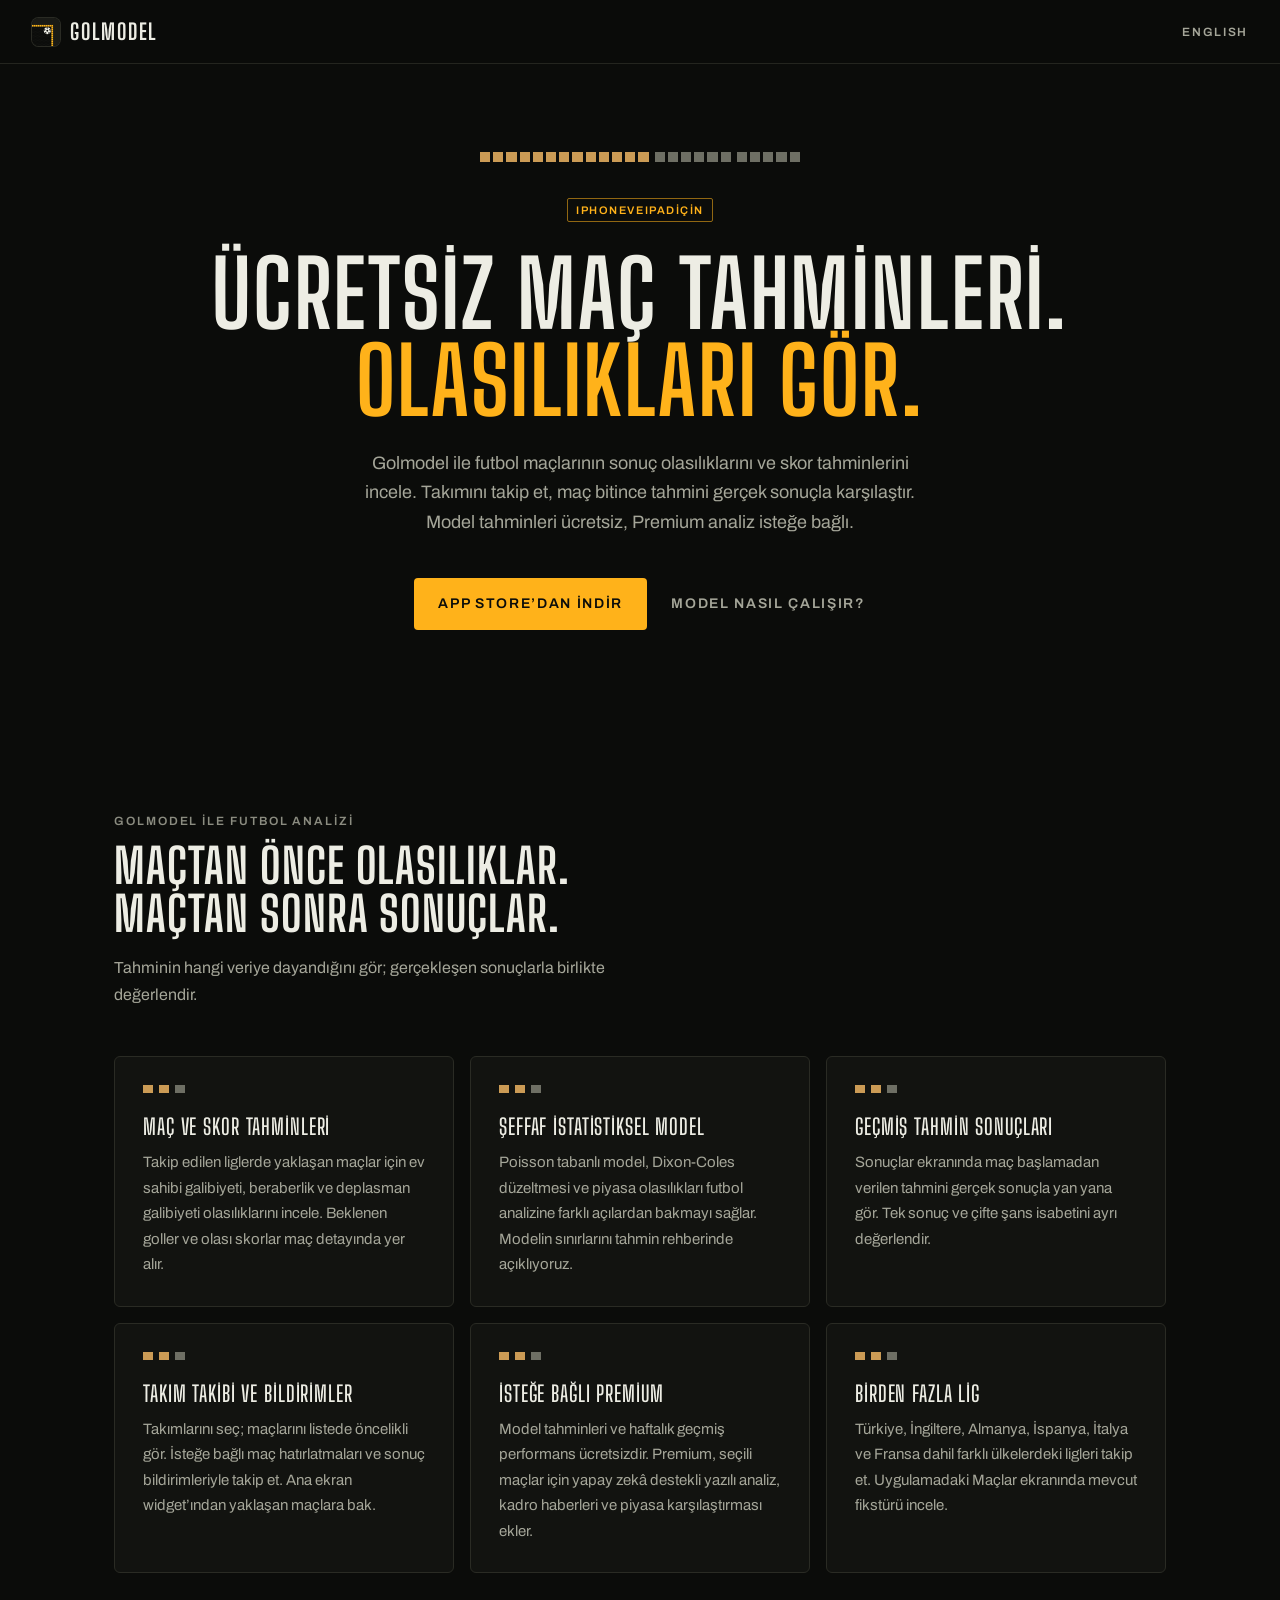
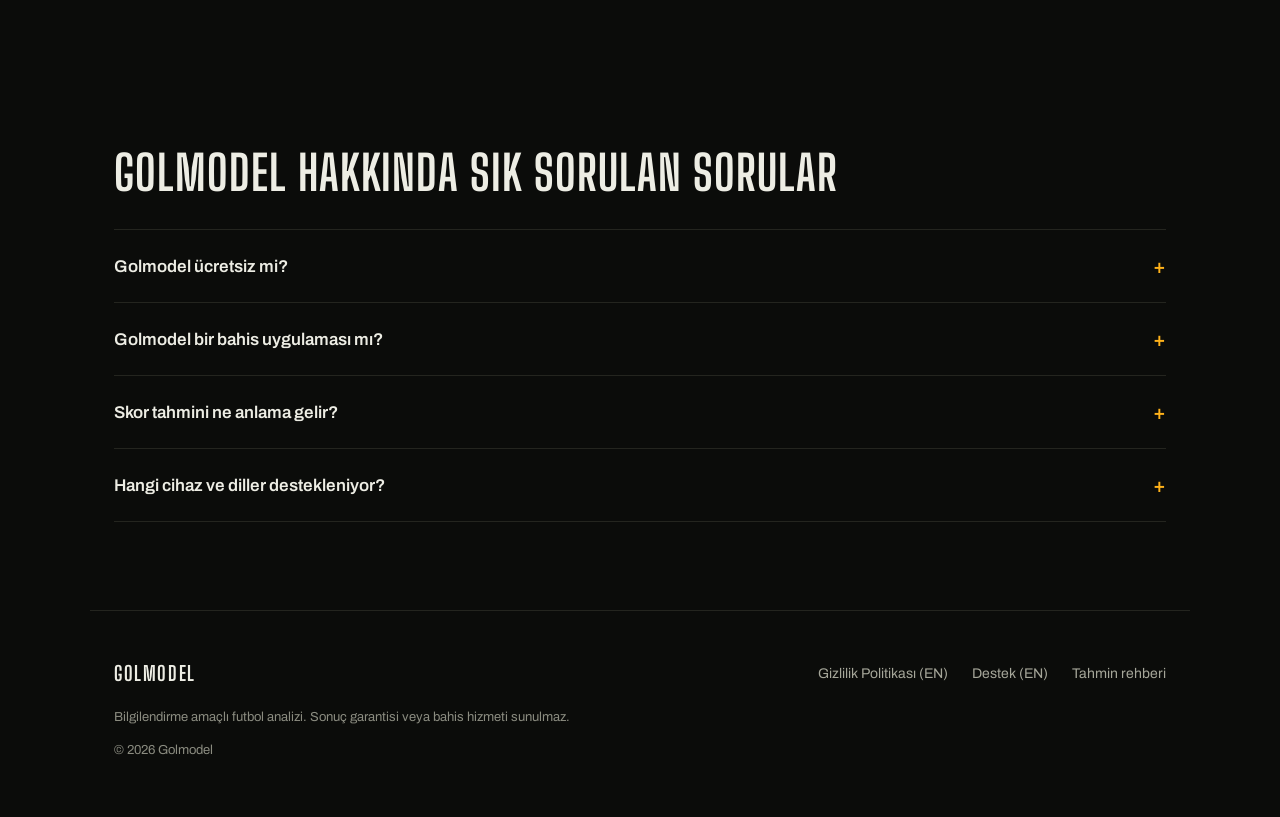
==== commit 22f2cb43: "Give the site the new app icon and a large share image Add the Skorbord app icon as the favicon, the" ====
--- a/tr/index.html
+++ b/tr/index.html
@@ -12,19 +12,28 @@
   <meta property="og:description" content="Golmodel ile ücretsiz maç ve skor tahminlerini, kazanma olasılıklarını ve geçmiş sonuçları incele. Takımını iPhone ve iPad’de takip et.">
   <meta property="og:url" content="https://brksp.github.io/fureca-website/tr/">
   <meta property="og:locale" content="tr_TR">
-  <meta name="twitter:card" content="summary">
+  <meta property="og:image" content="https://brksp.github.io/fureca-website/assets/og-image-tr.png">
+  <meta property="og:image:type" content="image/png">
+  <meta property="og:image:width" content="1200">
+  <meta property="og:image:height" content="630">
+  <meta property="og:image:alt" content="Golmodel: Ücretsiz maç tahminleri. Olasılıkları gör. iPhone ve iPad için.">
+  <meta name="twitter:card" content="summary_large_image">
   <meta name="twitter:title" content="Golmodel: iPhone için Ücretsiz Maç ve Skor Tahmini">
   <meta name="twitter:description" content="Golmodel ile ücretsiz maç ve skor tahminlerini, kazanma olasılıklarını ve geçmiş sonuçları incele. Takımını iPhone ve iPad’de takip et.">
+  <meta name="twitter:image" content="https://brksp.github.io/fureca-website/assets/og-image-tr.png">
+  <meta name="twitter:image:alt" content="Golmodel: Ücretsiz maç tahminleri. Olasılıkları gör. iPhone ve iPad için.">
   <link rel="alternate" hreflang="en" href="https://brksp.github.io/fureca-website/">
   <link rel="alternate" hreflang="tr" href="https://brksp.github.io/fureca-website/tr/">
   <link rel="alternate" hreflang="x-default" href="https://brksp.github.io/fureca-website/">
   <script type="application/ld+json">{"@context": "https://schema.org", "@type": "WebPage", "@id": "https://brksp.github.io/fureca-website/tr/#page", "url": "https://brksp.github.io/fureca-website/tr/", "name": "Golmodel: iPhone için Ücretsiz Maç ve Skor Tahmini", "description": "Golmodel ile ücretsiz maç ve skor tahminlerini, kazanma olasılıklarını ve geçmiş sonuçları incele. Takımını iPhone ve iPad’de takip et.", "inLanguage": "tr", "mainEntity": {"@type": "SoftwareApplication", "@id": "https://brksp.github.io/fureca-website/#app", "name": "Golmodel", "url": "https://brksp.github.io/fureca-website/", "applicationCategory": "SportsApplication", "operatingSystem": "iOS 17.0 or later; iPadOS 17.0 or later", "inLanguage": ["en", "tr"], "downloadUrl": "https://apps.apple.com/app/id6762003027", "sameAs": ["https://apps.apple.com/app/id6762003027"], "offers": {"@type": "Offer", "price": "0", "priceCurrency": "USD", "description": "Free download and model predictions; optional in-app purchases."}}}</script>
 
+  <link rel="icon" type="image/png" sizes="32x32" href="../assets/favicon-32.png">
+  <link rel="apple-touch-icon" href="../assets/apple-touch-icon.png">
   <link rel="preconnect" href="https://fonts.googleapis.com">
   <link href="https://fonts.googleapis.com/css2?family=Archivo:wght@400;500;600&amp;family=Big+Shoulders+Display:wght@600;700&amp;family=Doto:wght@700&amp;display=swap" rel="stylesheet">
   <link rel="stylesheet" href="../assets/site.css">
 </head><body>
-<nav><a href="./" class="nav-logo">Golmodel</a><a class="language-link" href="https://brksp.github.io/fureca-website/" lang="en">English</a></nav>
+<nav><a href="./" class="nav-logo"><img src="../assets/app-icon-56.png" alt="" width="28" height="28">Golmodel</a><a class="language-link" href="https://brksp.github.io/fureca-website/" lang="en">English</a></nav>
 <main><section class="hero"><div class="hero-led" aria-hidden="true"><span class="on" style="--i:0"></span><span class="on" style="--i:1"></span><span class="on" style="--i:2"></span><span class="on" style="--i:3"></span><span class="on" style="--i:4"></span><span class="on" style="--i:5"></span><span class="on" style="--i:6"></span><span class="on" style="--i:7"></span><span class="on" style="--i:8"></span><span class="on" style="--i:9"></span><span class="on" style="--i:10"></span><span class="on" style="--i:11"></span><span class="on" style="--i:12"></span><span class="gap" style="--i:13"></span><span style="--i:14"></span><span style="--i:15"></span><span style="--i:16"></span><span style="--i:17"></span><span style="--i:18"></span><span class="gap" style="--i:19"></span><span style="--i:20"></span><span style="--i:21"></span><span style="--i:22"></span><span style="--i:23"></span></div><div class="hero-badge"><span lang="en">iPhone</span> ve <span lang="en">iPad</span> için</div><h1>Ücretsiz maç tahminleri.<br><span>Olasılıkları gör.</span></h1><p class="hero-sub">Golmodel ile futbol maçlarının sonuç olasılıklarını ve skor tahminlerini incele. Takımını takip et, maç bitince tahmini gerçek sonuçla karşılaştır. Model tahminleri ücretsiz, Premium analiz isteğe bağlı.</p><div class="cta-group"><a class="btn-primary" href="https://apps.apple.com/tr/app/id6762003027?l=tr&amp;pt=119049197&amp;ct=website&amp;mt=8">App Store’dan indir</a><a class="btn-secondary" href="model-nasil-calisir.html">Model nasıl çalışır?</a></div></section>
 <section class="section" id="features"><div class="section-label">Golmodel ile futbol analizi</div><h2 class="section-title">Maçtan önce olasılıklar.<br>Maçtan sonra sonuçlar.</h2><p class="section-sub">Tahminin hangi veriye dayandığını gör; gerçekleşen sonuçlarla birlikte değerlendir.</p><div class="features-grid"><article class="feature-card"><h3 class="feature-title">Maç ve skor tahminleri</h3><p class="feature-desc">Takip edilen liglerde yaklaşan maçlar için ev sahibi galibiyeti, beraberlik ve deplasman galibiyeti olasılıklarını incele. Beklenen goller ve olası skorlar maç detayında yer alır.</p></article><article class="feature-card"><h3 class="feature-title">Şeffaf istatistiksel model</h3><p class="feature-desc">Poisson tabanlı model, Dixon-Coles düzeltmesi ve piyasa olasılıkları futbol analizine farklı açılardan bakmayı sağlar. Modelin sınırlarını tahmin rehberinde açıklıyoruz.</p></article><article class="feature-card"><h3 class="feature-title">Geçmiş tahmin sonuçları</h3><p class="feature-desc">Sonuçlar ekranında maç başlamadan verilen tahmini gerçek sonuçla yan yana gör. Tek sonuç ve çifte şans isabetini ayrı değerlendir.</p></article><article class="feature-card"><h3 class="feature-title">Takım takibi ve bildirimler</h3><p class="feature-desc">Takımlarını seç; maçlarını listede öncelikli gör. İsteğe bağlı maç hatırlatmaları ve sonuç bildirimleriyle takip et. Ana ekran widget’ından yaklaşan maçlara bak.</p></article><article class="feature-card"><h3 class="feature-title">İsteğe bağlı Premium</h3><p class="feature-desc">Model tahminleri ve haftalık geçmiş performans ücretsizdir. Premium, seçili maçlar için yapay zekâ destekli yazılı analiz, kadro haberleri ve piyasa karşılaştırması ekler.</p></article><article class="feature-card"><h3 class="feature-title">Birden fazla lig</h3><p class="feature-desc">Türkiye, İngiltere, Almanya, İspanya, İtalya ve Fransa dahil farklı ülkelerdeki ligleri takip et. Uygulamadaki Maçlar ekranında mevcut fikstürü incele.</p></article></div></section><section class="section faq" id="faq"><h2 class="section-title">Golmodel hakkında sık sorulan sorular</h2><details><summary>Golmodel ücretsiz mi?</summary><p>İstatistiksel model tahminleri ve haftalık geçmiş performans ücretsizdir. İsteğe bağlı Premium, seçili maçlara yapay zekâ destekli analiz ve ek bilgiler sunar.</p></details><details><summary>Golmodel bir bahis uygulaması mı?</summary><p>Golmodel bir futbol analiz uygulamasıdır. Bahis kabul etmez ve gerçek parayla bahis hizmeti sunmaz. Tahminler bilgilendirme amaçlıdır; sonuç garantisi değildir.</p></details><details><summary>Skor tahmini ne anlama gelir?</summary><p>Olasılık modelinin önerdiği mümkün skorlardan biridir. En olası skorun gerçekleşme ihtimali bile düşük olabilir; farklı sonuçlar mümkündür.</p></details><details><summary>Hangi cihaz ve diller destekleniyor?</summary><p>App Store uygulaması iOS veya iPadOS 17 ve üzeri iPhone ve iPad cihazlarını destekler. Uygulama Türkçe ve İngilizce kullanılabilir.</p></details></section></main>
 <footer><a href="./" class="footer-logo">Golmodel</a><ul class="footer-links"><li><a href="../privacy.html">Gizlilik Politikası (EN)</a></li><li><a href="../support.html">Destek (EN)</a></li><li><a href="model-nasil-calisir.html">Tahmin rehberi</a></li></ul><p class="footer-copy">Bilgilendirme amaçlı futbol analizi. Sonuç garantisi veya bahis hizmeti sunulmaz.</p><p class="footer-copy">© 2026 Golmodel</p></footer>
--- a/assets/site.css
+++ b/assets/site.css
@@ -69,7 +69,7 @@
   text-decoration: none;
 }
 
-.nav-logo img { width: 28px; height: 28px; border-radius: 6.5px; display: block; }
+.nav-logo img { width: 28px; height: 28px; border-radius: 6.5px; display: block; box-shadow: 0 0 0 1px var(--edge); }
 
 .nav-links {
   display: flex;
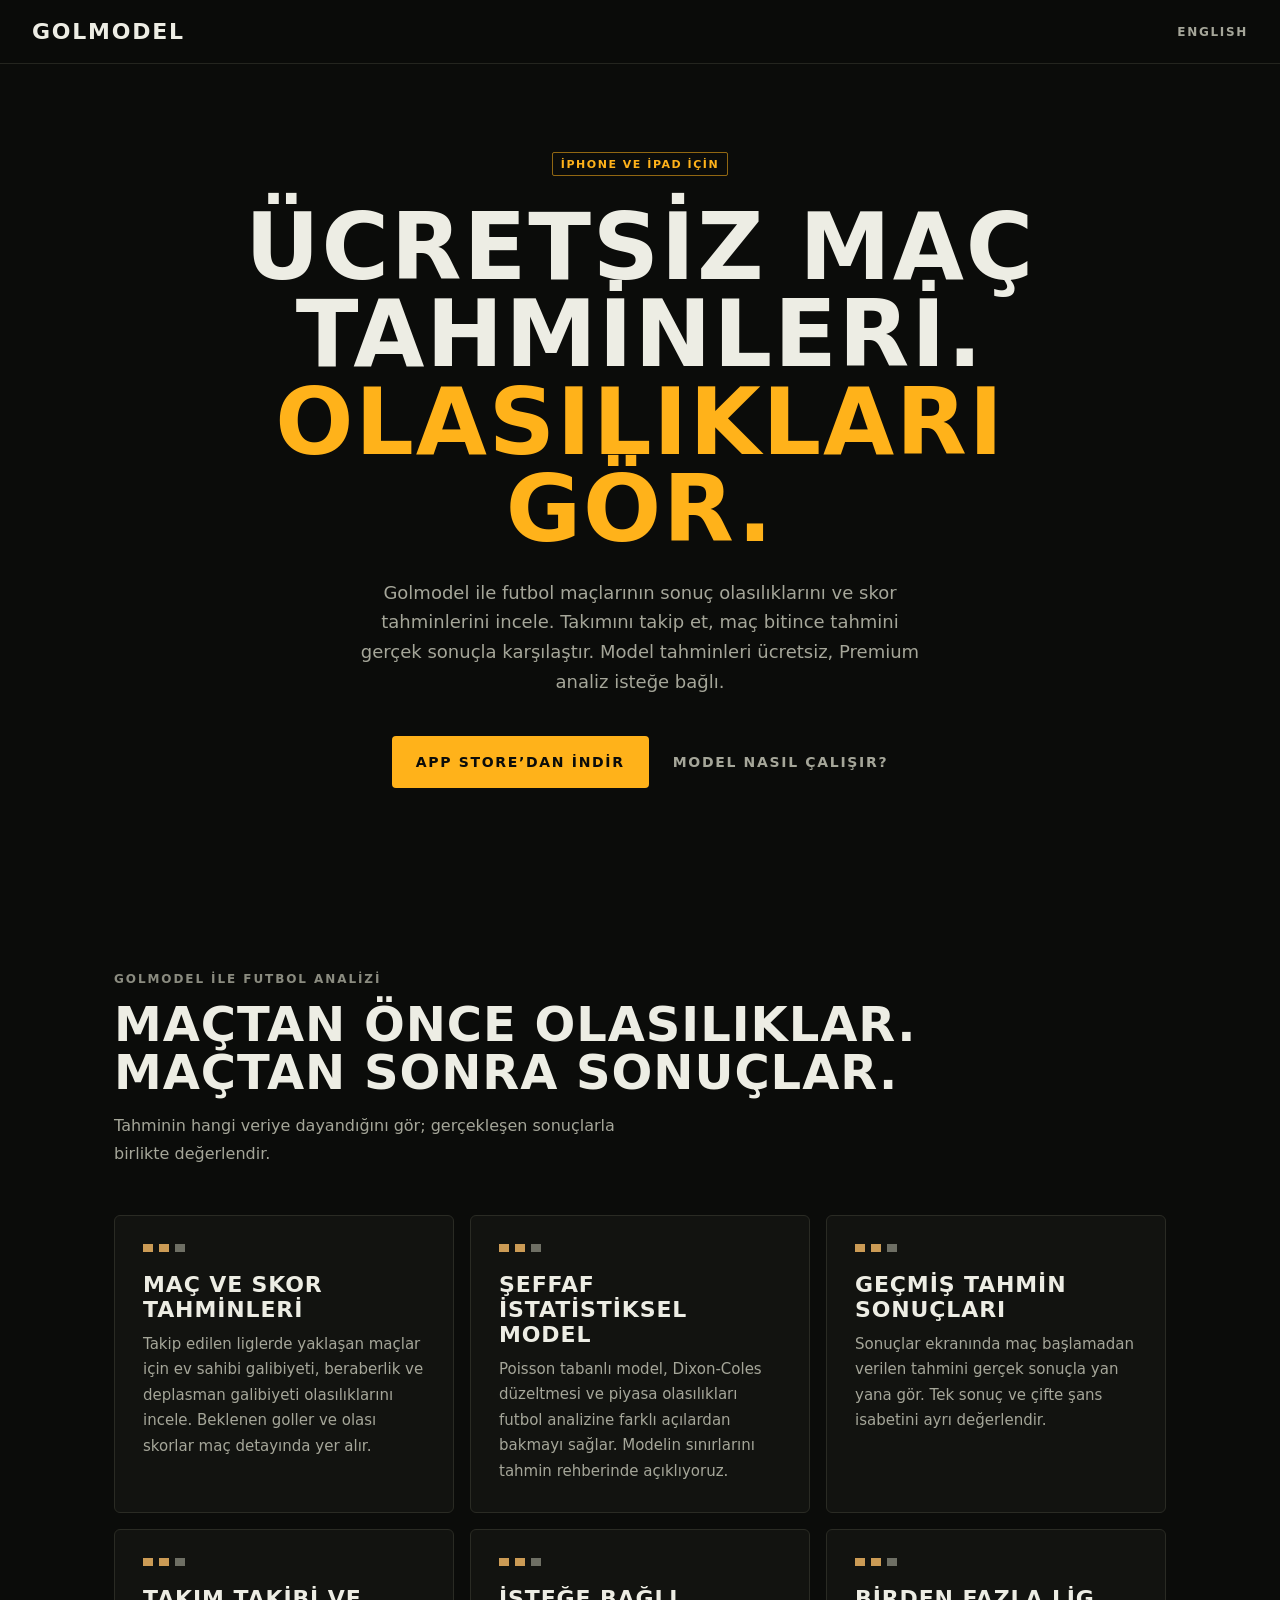
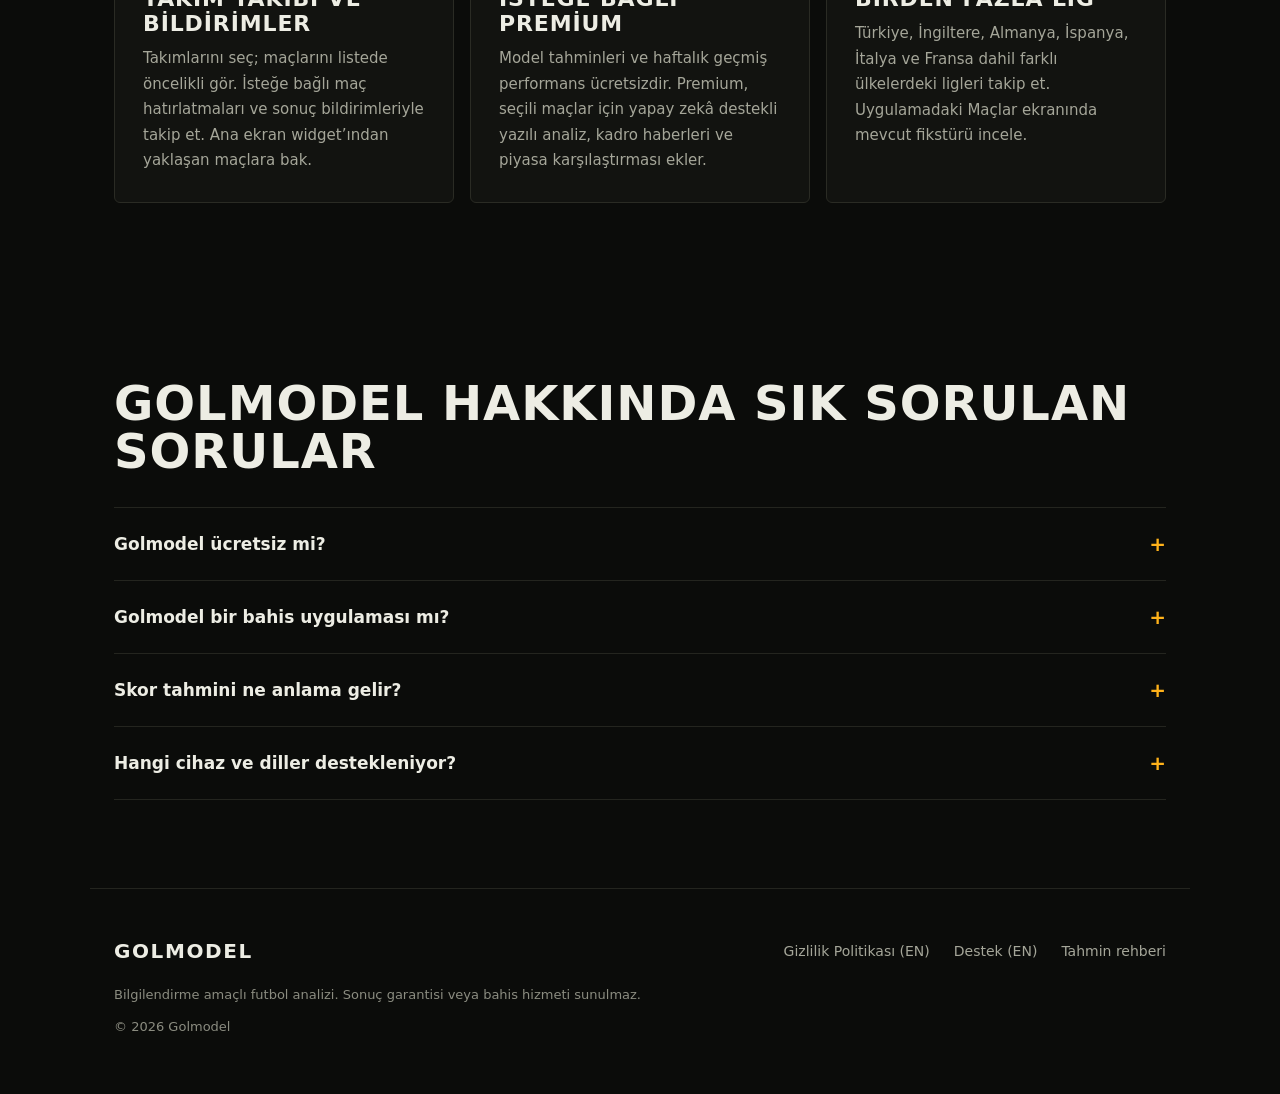
==== commit 6a0bbb5c: "Serve the site from golmodel.app Add a CNAME file so GitHub Pages publishes the site at golmodel.app" ====
--- a/tr/index.html
+++ b/tr/index.html
@@ -3,38 +3,29 @@
   <meta charset="UTF-8"><meta name="viewport" content="width=device-width, initial-scale=1.0">
   <title>Golmodel: iPhone için Ücretsiz Maç ve Skor Tahmini</title>
   <meta name="description" content="Golmodel ile ücretsiz maç ve skor tahminlerini, kazanma olasılıklarını ve geçmiş sonuçları incele. Takımını iPhone ve iPad’de takip et.">
-  <link rel="canonical" href="https://brksp.github.io/fureca-website/tr/">
+  <link rel="canonical" href="https://golmodel.app/tr/">
   <meta name="robots" content="index,follow,max-image-preview:large">
   <meta name="apple-itunes-app" content="app-id=6762003027, affiliate-data=pt=119049197&amp;ct=website">
   <meta property="og:type" content="website">
   <meta property="og:site_name" content="Golmodel">
   <meta property="og:title" content="Golmodel: iPhone için Ücretsiz Maç ve Skor Tahmini">
   <meta property="og:description" content="Golmodel ile ücretsiz maç ve skor tahminlerini, kazanma olasılıklarını ve geçmiş sonuçları incele. Takımını iPhone ve iPad’de takip et.">
-  <meta property="og:url" content="https://brksp.github.io/fureca-website/tr/">
+  <meta property="og:url" content="https://golmodel.app/tr/">
   <meta property="og:locale" content="tr_TR">
-  <meta property="og:image" content="https://brksp.github.io/fureca-website/assets/og-image-tr.png">
-  <meta property="og:image:type" content="image/png">
-  <meta property="og:image:width" content="1200">
-  <meta property="og:image:height" content="630">
-  <meta property="og:image:alt" content="Golmodel: Ücretsiz maç tahminleri. Olasılıkları gör. iPhone ve iPad için.">
-  <meta name="twitter:card" content="summary_large_image">
+  <meta name="twitter:card" content="summary">
   <meta name="twitter:title" content="Golmodel: iPhone için Ücretsiz Maç ve Skor Tahmini">
   <meta name="twitter:description" content="Golmodel ile ücretsiz maç ve skor tahminlerini, kazanma olasılıklarını ve geçmiş sonuçları incele. Takımını iPhone ve iPad’de takip et.">
-  <meta name="twitter:image" content="https://brksp.github.io/fureca-website/assets/og-image-tr.png">
-  <meta name="twitter:image:alt" content="Golmodel: Ücretsiz maç tahminleri. Olasılıkları gör. iPhone ve iPad için.">
-  <link rel="alternate" hreflang="en" href="https://brksp.github.io/fureca-website/">
-  <link rel="alternate" hreflang="tr" href="https://brksp.github.io/fureca-website/tr/">
-  <link rel="alternate" hreflang="x-default" href="https://brksp.github.io/fureca-website/">
-  <script type="application/ld+json">{"@context": "https://schema.org", "@type": "WebPage", "@id": "https://brksp.github.io/fureca-website/tr/#page", "url": "https://brksp.github.io/fureca-website/tr/", "name": "Golmodel: iPhone için Ücretsiz Maç ve Skor Tahmini", "description": "Golmodel ile ücretsiz maç ve skor tahminlerini, kazanma olasılıklarını ve geçmiş sonuçları incele. Takımını iPhone ve iPad’de takip et.", "inLanguage": "tr", "mainEntity": {"@type": "SoftwareApplication", "@id": "https://brksp.github.io/fureca-website/#app", "name": "Golmodel", "url": "https://brksp.github.io/fureca-website/", "applicationCategory": "SportsApplication", "operatingSystem": "iOS 17.0 or later; iPadOS 17.0 or later", "inLanguage": ["en", "tr"], "downloadUrl": "https://apps.apple.com/app/id6762003027", "sameAs": ["https://apps.apple.com/app/id6762003027"], "offers": {"@type": "Offer", "price": "0", "priceCurrency": "USD", "description": "Free download and model predictions; optional in-app purchases."}}}</script>
+  <link rel="alternate" hreflang="en" href="https://golmodel.app/">
+  <link rel="alternate" hreflang="tr" href="https://golmodel.app/tr/">
+  <link rel="alternate" hreflang="x-default" href="https://golmodel.app/">
+  <script type="application/ld+json">{"@context": "https://schema.org", "@type": "WebPage", "@id": "https://golmodel.app/tr/#page", "url": "https://golmodel.app/tr/", "name": "Golmodel: iPhone için Ücretsiz Maç ve Skor Tahmini", "description": "Golmodel ile ücretsiz maç ve skor tahminlerini, kazanma olasılıklarını ve geçmiş sonuçları incele. Takımını iPhone ve iPad’de takip et.", "inLanguage": "tr", "mainEntity": {"@type": "SoftwareApplication", "@id": "https://golmodel.app/#app", "name": "Golmodel", "url": "https://golmodel.app/", "applicationCategory": "SportsApplication", "operatingSystem": "iOS 17.0 or later; iPadOS 17.0 or later", "inLanguage": ["en", "tr"], "downloadUrl": "https://apps.apple.com/app/id6762003027", "sameAs": ["https://apps.apple.com/app/id6762003027"], "offers": {"@type": "Offer", "price": "0", "priceCurrency": "USD", "description": "Free download and model predictions; optional in-app purchases."}}}</script>
 
-  <link rel="icon" type="image/png" sizes="32x32" href="../assets/favicon-32.png">
-  <link rel="apple-touch-icon" href="../assets/apple-touch-icon.png">
   <link rel="preconnect" href="https://fonts.googleapis.com">
-  <link href="https://fonts.googleapis.com/css2?family=Archivo:wght@400;500;600&amp;family=Big+Shoulders+Display:wght@600;700&amp;family=Doto:wght@700&amp;display=swap" rel="stylesheet">
+  <link href="https://fonts.googleapis.com/css2?family=DM+Sans:wght@400;500;600;700&amp;family=DM+Mono:wght@400;500&amp;display=swap" rel="stylesheet">
   <link rel="stylesheet" href="../assets/site.css">
 </head><body>
-<nav><a href="./" class="nav-logo"><img src="../assets/app-icon-56.png" alt="" width="28" height="28">Golmodel</a><a class="language-link" href="https://brksp.github.io/fureca-website/" lang="en">English</a></nav>
-<main><section class="hero"><div class="hero-led" aria-hidden="true"><span class="on" style="--i:0"></span><span class="on" style="--i:1"></span><span class="on" style="--i:2"></span><span class="on" style="--i:3"></span><span class="on" style="--i:4"></span><span class="on" style="--i:5"></span><span class="on" style="--i:6"></span><span class="on" style="--i:7"></span><span class="on" style="--i:8"></span><span class="on" style="--i:9"></span><span class="on" style="--i:10"></span><span class="on" style="--i:11"></span><span class="on" style="--i:12"></span><span class="gap" style="--i:13"></span><span style="--i:14"></span><span style="--i:15"></span><span style="--i:16"></span><span style="--i:17"></span><span style="--i:18"></span><span class="gap" style="--i:19"></span><span style="--i:20"></span><span style="--i:21"></span><span style="--i:22"></span><span style="--i:23"></span></div><div class="hero-badge"><span lang="en">iPhone</span> ve <span lang="en">iPad</span> için</div><h1>Ücretsiz maç tahminleri.<br><span>Olasılıkları gör.</span></h1><p class="hero-sub">Golmodel ile futbol maçlarının sonuç olasılıklarını ve skor tahminlerini incele. Takımını takip et, maç bitince tahmini gerçek sonuçla karşılaştır. Model tahminleri ücretsiz, Premium analiz isteğe bağlı.</p><div class="cta-group"><a class="btn-primary" href="https://apps.apple.com/tr/app/id6762003027?l=tr&amp;pt=119049197&amp;ct=website&amp;mt=8">App Store’dan indir</a><a class="btn-secondary" href="model-nasil-calisir.html">Model nasıl çalışır?</a></div></section>
+<nav><a href="./" class="nav-logo">Golmodel</a><a class="language-link" href="https://golmodel.app/" lang="en">English</a></nav>
+<main><section class="hero"><div class="hero-badge">iPhone ve iPad için</div><h1>Ücretsiz maç tahminleri.<br><span>Olasılıkları gör.</span></h1><p class="hero-sub">Golmodel ile futbol maçlarının sonuç olasılıklarını ve skor tahminlerini incele. Takımını takip et, maç bitince tahmini gerçek sonuçla karşılaştır. Model tahminleri ücretsiz, Premium analiz isteğe bağlı.</p><div class="cta-group"><a class="btn-primary" href="https://apps.apple.com/tr/app/id6762003027?l=tr&amp;pt=119049197&amp;ct=website&amp;mt=8">App Store’dan indir</a><a class="btn-secondary" href="model-nasil-calisir.html">Model nasıl çalışır?</a></div></section>
 <section class="section" id="features"><div class="section-label">Golmodel ile futbol analizi</div><h2 class="section-title">Maçtan önce olasılıklar.<br>Maçtan sonra sonuçlar.</h2><p class="section-sub">Tahminin hangi veriye dayandığını gör; gerçekleşen sonuçlarla birlikte değerlendir.</p><div class="features-grid"><article class="feature-card"><h3 class="feature-title">Maç ve skor tahminleri</h3><p class="feature-desc">Takip edilen liglerde yaklaşan maçlar için ev sahibi galibiyeti, beraberlik ve deplasman galibiyeti olasılıklarını incele. Beklenen goller ve olası skorlar maç detayında yer alır.</p></article><article class="feature-card"><h3 class="feature-title">Şeffaf istatistiksel model</h3><p class="feature-desc">Poisson tabanlı model, Dixon-Coles düzeltmesi ve piyasa olasılıkları futbol analizine farklı açılardan bakmayı sağlar. Modelin sınırlarını tahmin rehberinde açıklıyoruz.</p></article><article class="feature-card"><h3 class="feature-title">Geçmiş tahmin sonuçları</h3><p class="feature-desc">Sonuçlar ekranında maç başlamadan verilen tahmini gerçek sonuçla yan yana gör. Tek sonuç ve çifte şans isabetini ayrı değerlendir.</p></article><article class="feature-card"><h3 class="feature-title">Takım takibi ve bildirimler</h3><p class="feature-desc">Takımlarını seç; maçlarını listede öncelikli gör. İsteğe bağlı maç hatırlatmaları ve sonuç bildirimleriyle takip et. Ana ekran widget’ından yaklaşan maçlara bak.</p></article><article class="feature-card"><h3 class="feature-title">İsteğe bağlı Premium</h3><p class="feature-desc">Model tahminleri ve haftalık geçmiş performans ücretsizdir. Premium, seçili maçlar için yapay zekâ destekli yazılı analiz, kadro haberleri ve piyasa karşılaştırması ekler.</p></article><article class="feature-card"><h3 class="feature-title">Birden fazla lig</h3><p class="feature-desc">Türkiye, İngiltere, Almanya, İspanya, İtalya ve Fransa dahil farklı ülkelerdeki ligleri takip et. Uygulamadaki Maçlar ekranında mevcut fikstürü incele.</p></article></div></section><section class="section faq" id="faq"><h2 class="section-title">Golmodel hakkında sık sorulan sorular</h2><details><summary>Golmodel ücretsiz mi?</summary><p>İstatistiksel model tahminleri ve haftalık geçmiş performans ücretsizdir. İsteğe bağlı Premium, seçili maçlara yapay zekâ destekli analiz ve ek bilgiler sunar.</p></details><details><summary>Golmodel bir bahis uygulaması mı?</summary><p>Golmodel bir futbol analiz uygulamasıdır. Bahis kabul etmez ve gerçek parayla bahis hizmeti sunmaz. Tahminler bilgilendirme amaçlıdır; sonuç garantisi değildir.</p></details><details><summary>Skor tahmini ne anlama gelir?</summary><p>Olasılık modelinin önerdiği mümkün skorlardan biridir. En olası skorun gerçekleşme ihtimali bile düşük olabilir; farklı sonuçlar mümkündür.</p></details><details><summary>Hangi cihaz ve diller destekleniyor?</summary><p>App Store uygulaması iOS veya iPadOS 17 ve üzeri iPhone ve iPad cihazlarını destekler. Uygulama Türkçe ve İngilizce kullanılabilir.</p></details></section></main>
 <footer><a href="./" class="footer-logo">Golmodel</a><ul class="footer-links"><li><a href="../privacy.html">Gizlilik Politikası (EN)</a></li><li><a href="../support.html">Destek (EN)</a></li><li><a href="model-nasil-calisir.html">Tahmin rehberi</a></li></ul><p class="footer-copy">Bilgilendirme amaçlı futbol analizi. Sonuç garantisi veya bahis hizmeti sunulmaz.</p><p class="footer-copy">© 2026 Golmodel</p></footer>
 </body></html>
